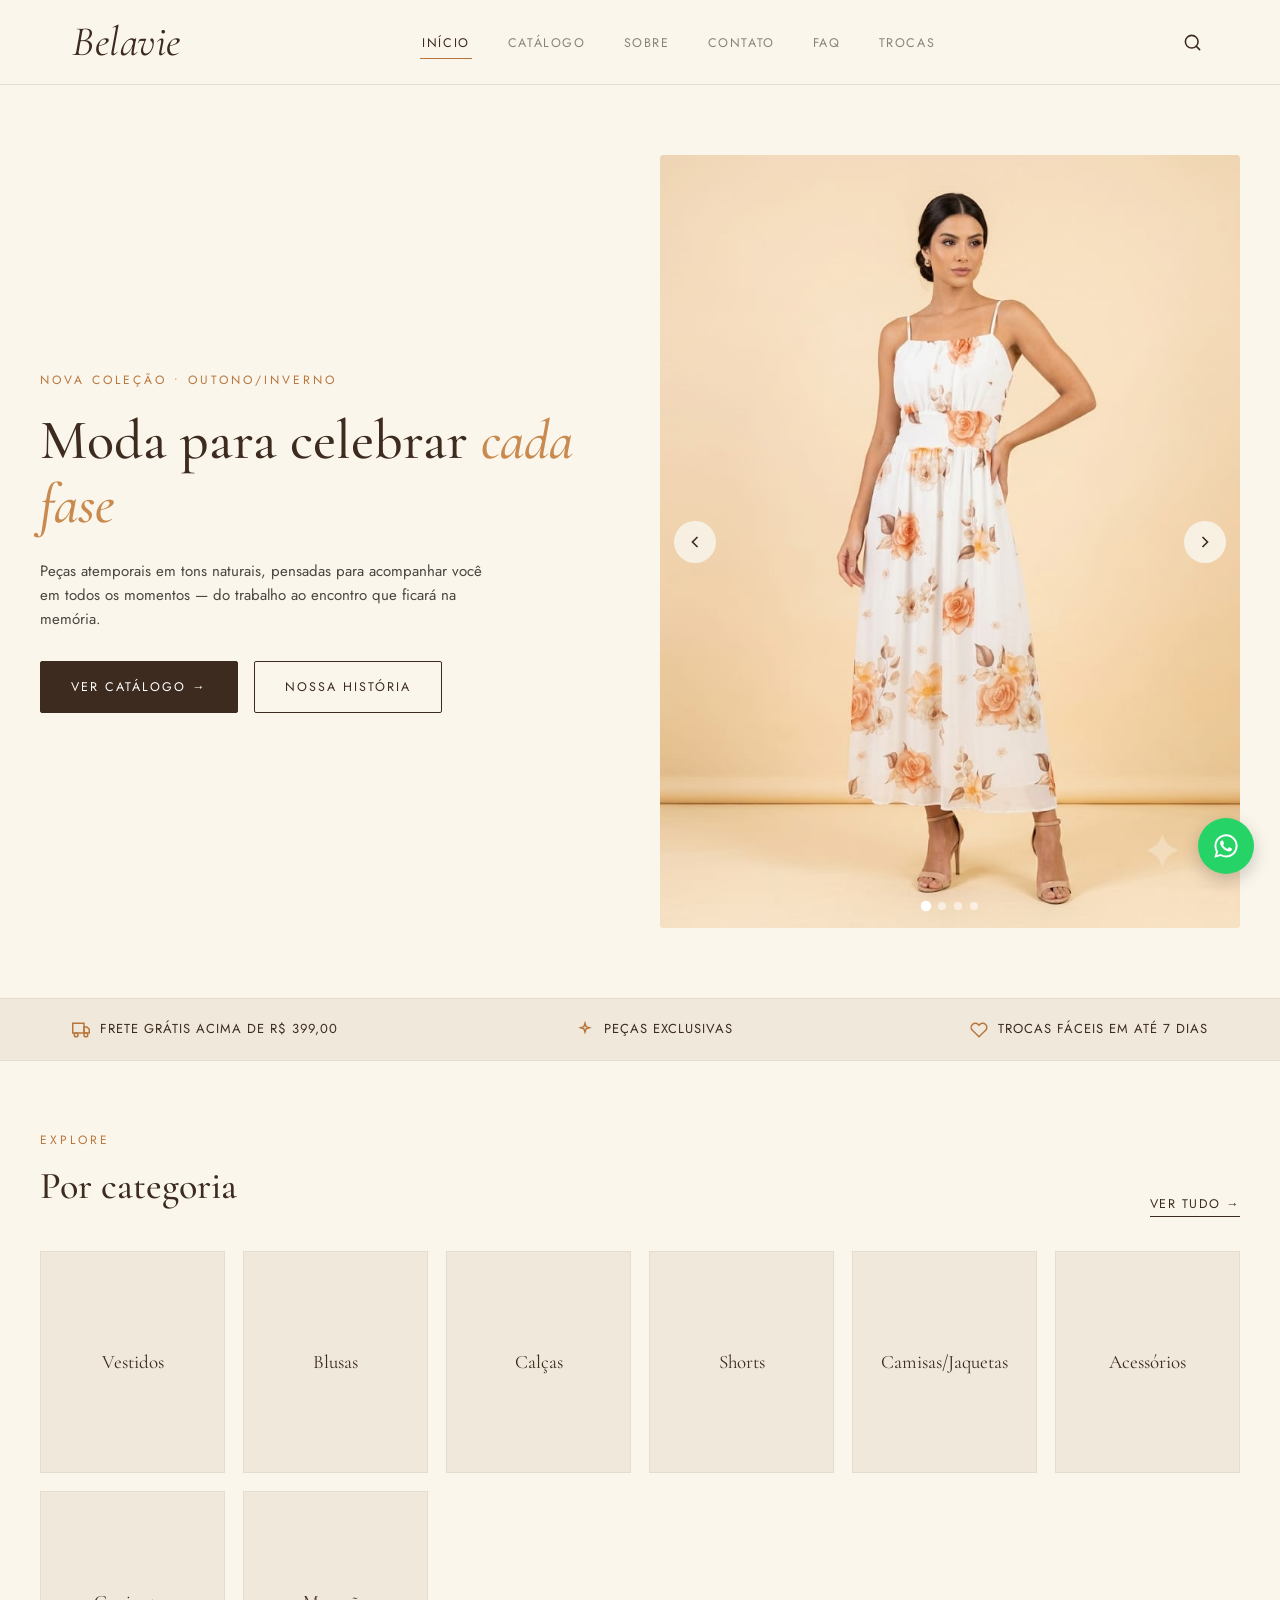
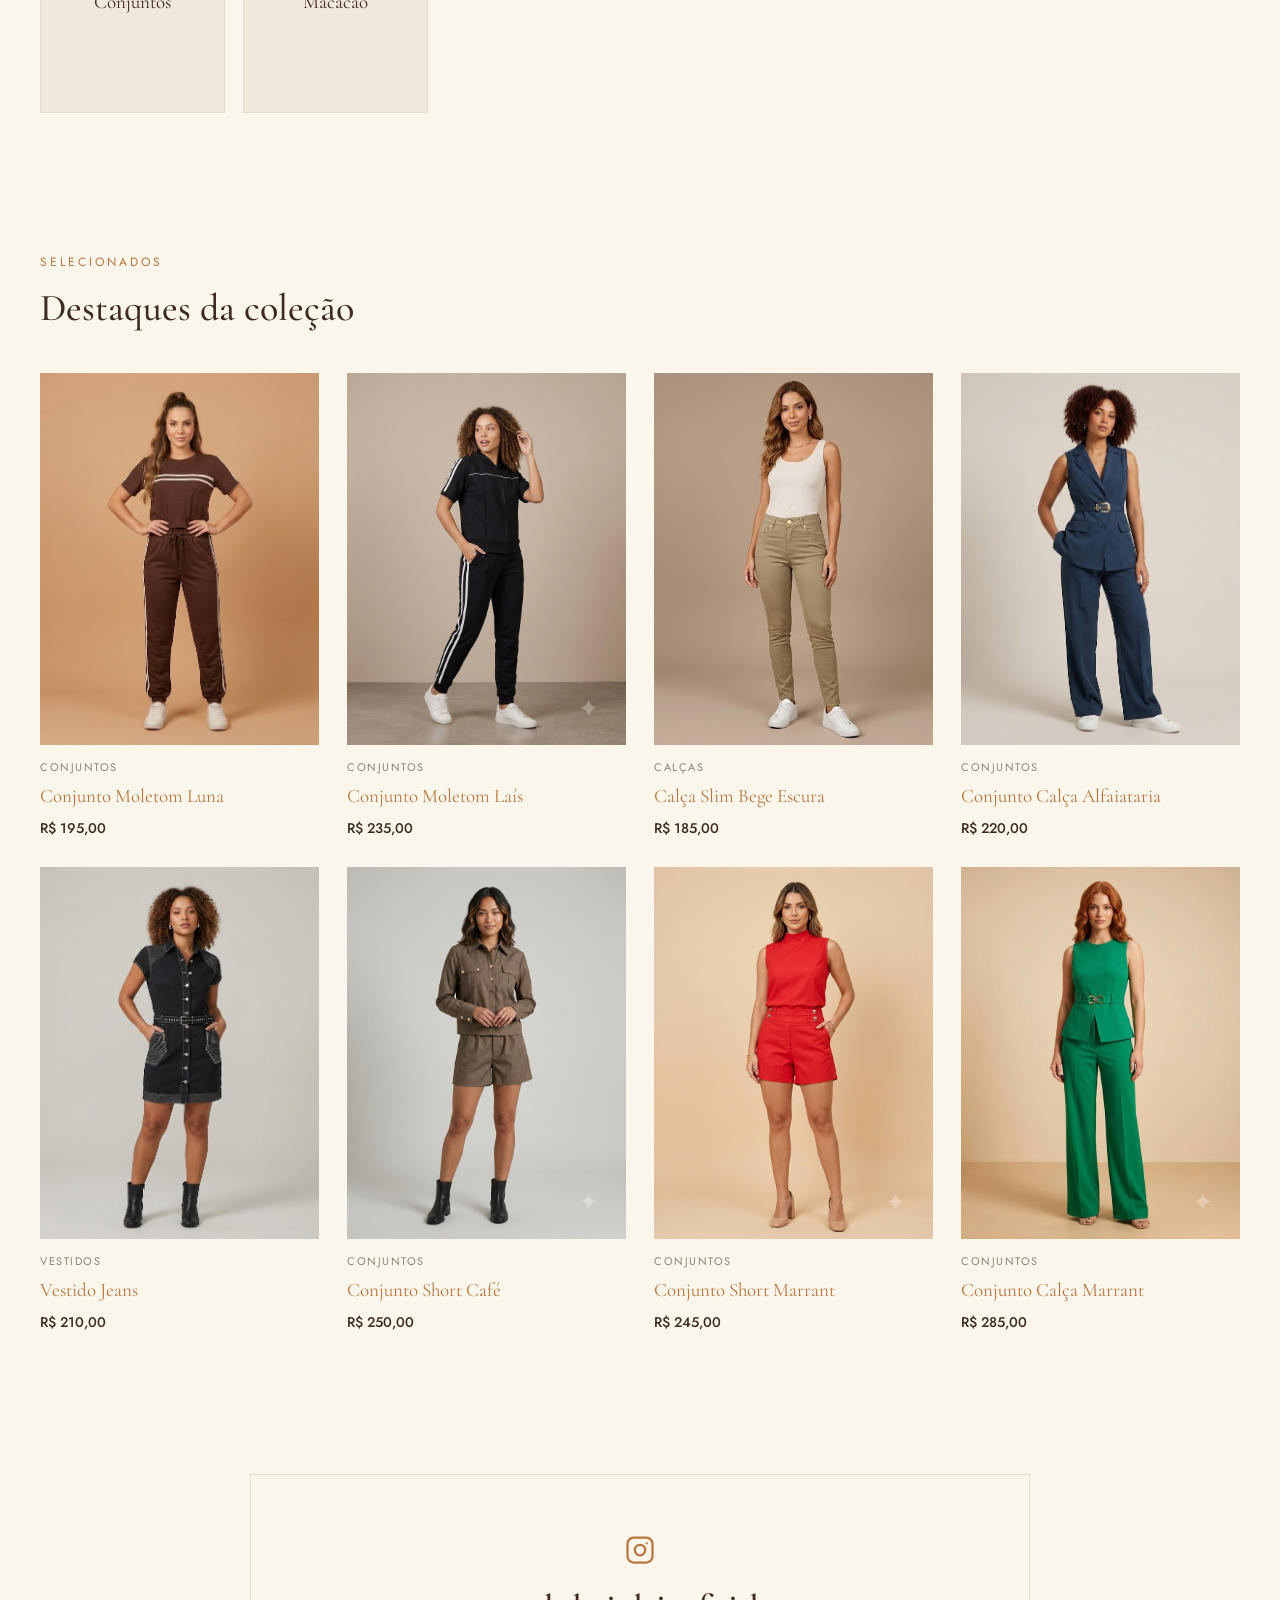
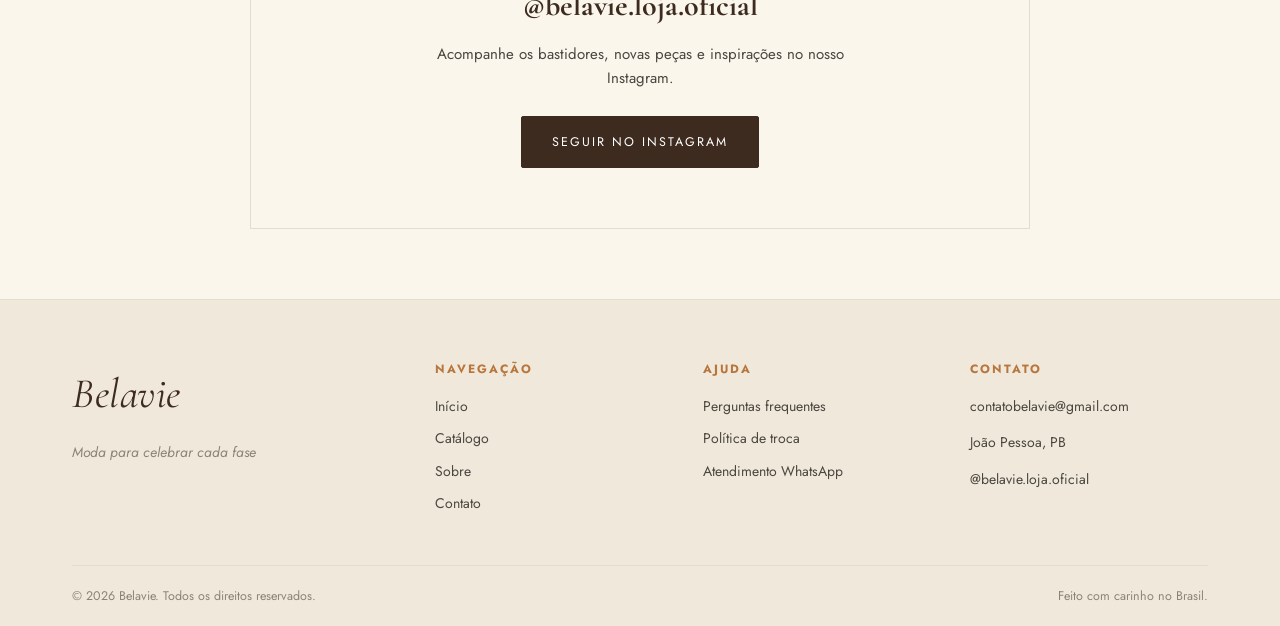
==== index.html @ 3148b1b5 "first commit" ====
<!DOCTYPE html>
<html lang="pt-BR">
<head>
<meta charset="UTF-8">
<meta name="viewport" content="width=device-width, initial-scale=1.0">
<title>Belavie — Moda para celebrar cada fase</title>
<link rel="preconnect" href="https://fonts.googleapis.com">
<link href="https://fonts.googleapis.com/css2?family=Cormorant+Garamond:ital,wght@0,400;0,500;0,600;1,400;1,500&family=Jost:wght@300;400;500;600&display=swap" rel="stylesheet">
<link rel="stylesheet" href="css/style.css">
</head>
<body>

<!-- ===================== HEADER ===================== -->
<header class="site-header">
  <div class="container">
    <a href="index.html" class="logo">Belavie</a>

    <nav>
      <ul class="main-nav">
        <li><a href="index.html">Início</a></li>
        <li><a href="catalogo.html">Catálogo</a></li>
        <li><a href="sobre.html">Sobre</a></li>
        <li><a href="contato.html">Contato</a></li>
        <li><a href="faq.html">FAQ</a></li>
        <li><a href="trocas.html">Trocas</a></li>
      </ul>
    </nav>

    <div class="header-icons">
      <button class="icon-btn" aria-label="Buscar" onclick="location.href='catalogo.html'">
        <svg width="19" height="19" viewBox="0 0 24 24" fill="none" stroke="currentColor" stroke-width="2" stroke-linecap="round"><circle cx="11" cy="11" r="8"/><line x1="21" y1="21" x2="16.65" y2="16.65"/></svg>
      </button>
      <button class="nav-toggle" aria-label="Menu">
        <svg width="22" height="22" viewBox="0 0 24 24" fill="none" stroke="currentColor" stroke-width="2" stroke-linecap="round"><line x1="3" y1="6" x2="21" y2="6"/><line x1="3" y1="12" x2="21" y2="12"/><line x1="3" y1="18" x2="21" y2="18"/></svg>
      </button>
    </div>
  </div>
</header>

<!-- ===================== HERO ===================== -->
<section class="hero container">
  <div>
    <div class="hero-eyebrow">Nova coleção • Outono/Inverno</div>
    <h1>Moda para celebrar <em>cada fase</em></h1>
    <p>Peças atemporais em tons naturais, pensadas para acompanhar você em todos os momentos — do trabalho ao encontro que ficará na memória.</p>
    <div class="hero-actions">
      <a href="catalogo.html" class="btn btn-primary">Ver catálogo →</a>
      <a href="sobre.html" class="btn btn-outline">Nossa história</a>
    </div>
  </div>
  <!--<div class="hero-image">
     <div style="width:100%;height:100%;background:linear-gradient(160deg,#f0dfc4,#caa06c);display:flex;align-items:center;justify-content:center;">
      <svg width="120" height="120" viewBox="0 0 24 24" fill="none" stroke="#5c3d22" stroke-width="1" opacity="0.5"><path d="M12 2a4 4 0 0 0-4 4v1H6l-2 14h16L18 7h-2V6a4 4 0 0 0-4-4z"/></svg>
    </div> 
    <img src="img/foto-capa.jpeg">
  </div>-->

  <div class="hero-carousel" data-autoplay="5000">
  <div class="carousel-track">
    <div class="carousel-slide">
      <div class="slide-bg">
       <img src="img/foto-capa.jpeg">
      </div>
    </div>
    <div class="carousel-slide">
      <div class="slide-bg">
        <img src="img/img1.jpeg" alt="Descrição">
      </div>
    </div>
    <div class="carousel-slide">
      <div class="slide-bg">
        <img src="img/img2.jpeg" alt="Descrição">
      </div>
    </div>
    <div class="carousel-slide">
      <div class="slide-bg">
        <img src="img/img3.jpeg" alt="Descrição">
      </div>
    </div>
  </div>

  <button class="carousel-arrow prev" aria-label="Slide anterior">
    <svg width="20" height="20" viewBox="0 0 24 24" fill="none" stroke="currentColor" stroke-width="2"><polyline points="15 18 9 12 15 6"/></svg>
  </button>
  <button class="carousel-arrow next" aria-label="Próximo slide">
    <svg width="20" height="20" viewBox="0 0 24 24" fill="none" stroke="currentColor" stroke-width="2"><polyline points="9 18 15 12 9 6"/></svg>
  </button>

  <div class="carousel-dots"></div>
</div>

</section>

<!-- ===================== FEATURE STRIP ===================== -->
<div class="feature-strip">
  <div class="container">
    <div class="feature-item">
      <svg width="18" height="18" viewBox="0 0 24 24" fill="none" stroke="currentColor" stroke-width="2"><rect x="1" y="3" width="15" height="13"/><polygon points="16 8 20 8 23 11 23 16 16 16 16 8"/><circle cx="5.5" cy="18.5" r="2.5"/><circle cx="18.5" cy="18.5" r="2.5"/></svg>
      Frete grátis acima de R$ 399,00
    </div>
    <div class="feature-item">
      <svg width="18" height="18" viewBox="0 0 24 24" fill="none" stroke="currentColor" stroke-width="2"><path d="M12 3l1.5 4.5L18 9l-4.5 1.5L12 15l-1.5-4.5L6 9l4.5-1.5z"/></svg>
      Peças exclusivas
    </div>
    <div class="feature-item">
      <svg width="18" height="18" viewBox="0 0 24 24" fill="none" stroke="currentColor" stroke-width="2"><path d="M20.8 4.6a5.5 5.5 0 0 0-7.8 0L12 5.6l-1-1a5.5 5.5 0 0 0-7.8 7.8l1 1L12 21l7.8-7.6 1-1a5.5 5.5 0 0 0 0-7.8z"/></svg>
      Trocas fáceis em até 7 dias
    </div>
  </div>
</div>

<!-- ===================== CATEGORIAS ===================== -->
<section class="section container">
  <div class="section-header">
    <div>
      <div class="section-eyebrow">Explore</div>
      <h2>Por categoria</h2>
    </div>
    <a href="catalogo.html" class="section-link">Ver tudo →</a>
  </div>
  <div class="category-grid">
    <a class="category-card" href="catalogo.html?cat=Vestidos">Vestidos</a>
    <a class="category-card" href="catalogo.html?cat=Blusas">Blusas</a>
    <a class="category-card" href="catalogo.html?cat=Calças">Calças</a>
    <a class="category-card" href="catalogo.html?cat=Shorts">Shorts</a>
    <a class="category-card" href="catalogo.html?cat=Camisas">Camisas/Jaquetas</a>
    <a class="category-card" href="catalogo.html?cat=Acessórios">Acessórios</a>
    <a class="category-card" href="catalogo.html?cat=Conjuntos">Conjuntos</a>
    <a class="category-card" href="catalogo.html?cat=Macacão">Macacão</a>
  </div>
</section>

<!-- ===================== DESTAQUES ===================== -->
<section class="section container">
  <div class="section-header">
    <div>
      <div class="section-eyebrow">Selecionados</div>
      <h2>Destaques da coleção</h2>
    </div>
  </div>
  <div class="product-grid" id="highlight-grid"></div>
</section>

<!-- ===================== INSTAGRAM ===================== -->
<section class="section container">
  <div class="instagram-box">
    <svg width="30" height="30" viewBox="0 0 24 24" fill="none" stroke="currentColor" stroke-width="1.8"><rect x="2" y="2" width="20" height="20" rx="5"/><circle cx="12" cy="12" r="4.2"/><circle cx="17.4" cy="6.6" r="0.9" fill="currentColor" stroke="none"/></svg>
    <h3>@belavie.loja.oficial</h3>
    <p>Acompanhe os bastidores, novas peças e inspirações no nosso Instagram.</p>
    <a class="btn btn-primary" href="https://instagram.com/belavie.loja.oficial" target="_blank">Seguir no Instagram</a>
  </div>
</section>

<!-- ===================== FOOTER ===================== -->
<footer class="site-footer">
  <div class="container">
    <div class="footer-grid">
      <div>
        <span class="logo">Belavie</span>
        <p class="footer-tagline">Moda para celebrar cada fase</p>
      </div>
      <div class="footer-col">
        <h5>Navegação</h5>
        <a href="index.html">Início</a>
        <a href="catalogo.html">Catálogo</a>
        <a href="sobre.html">Sobre</a>
        <a href="contato.html">Contato</a>
      </div>
      <div class="footer-col">
        <h5>Ajuda</h5>
        <a href="faq.html">Perguntas frequentes</a>
        <a href="trocas.html">Política de troca</a>
        <a href="#" onclick="openWhatsApp('Olá! Preciso de atendimento.'); return false;">Atendimento WhatsApp</a>
      </div>
      <div class="footer-col">
        <h5>Contato</h5>
        <p>contatobelavie@gmail.com</p>
        <p>João Pessoa, PB</p>
        <p>@belavie.loja.oficial</p>
      </div>
    </div>
    <div class="footer-bottom">
      <span>© 2026 Belavie. Todos os direitos reservados.</span>
      <span>Feito com carinho no Brasil.</span>
    </div>
  </div>
</footer>

<!-- WhatsApp flutuante -->
<a href="#" class="whatsapp-float" onclick="openWhatsApp('Olá! Vim pelo site da Belavie.'); return false;" aria-label="WhatsApp">
  <svg width="28" height="28" viewBox="0 0 24 24" fill="currentColor"><path d="M12.04 2C6.58 2 2.13 6.45 2.13 11.91c0 1.75.46 3.45 1.32 4.95L2 22l5.28-1.39a9.9 9.9 0 0 0 4.76 1.21h.01c5.46 0 9.91-4.45 9.91-9.91 0-2.65-1.03-5.14-2.9-7.01A9.82 9.82 0 0 0 12.04 2zm0 18.13h-.01a8.2 8.2 0 0 1-4.19-1.15l-.3-.18-3.13.82.84-3.05-.2-.31a8.22 8.22 0 1 1 6.99 3.87zm4.51-6.16c-.25-.12-1.47-.72-1.7-.81-.23-.08-.39-.12-.56.13-.17.25-.64.81-.78.97-.14.17-.29.19-.53.06-.25-.12-1.05-.39-2-1.23-.74-.66-1.24-1.47-1.39-1.72-.14-.25-.02-.38.11-.51.11-.11.25-.29.37-.43.12-.14.16-.25.25-.41.08-.17.04-.31-.02-.43-.06-.12-.56-1.36-.77-1.85-.2-.48-.41-.42-.56-.42h-.48c-.17 0-.43.06-.66.31-.23.25-.86.85-.86 2.07 0 1.22.89 2.4 1.01 2.56.12.17 1.76 2.69 4.26 3.77.6.26 1.06.41 1.43.53.6.19 1.14.16 1.57.1.48-.07 1.47-.6 1.68-1.18.21-.58.21-1.07.15-1.18-.06-.1-.23-.16-.48-.28z"/></svg>
</a>

<script src="js/products.js"></script>
<script src="js/script.js"></script>
<script>
  document.getElementById("highlight-grid").innerHTML = PRODUCTS
    .filter(p => p.featured)
    .map(productCardHTML)
    .join("");
</script>
<script src="js/carousel.js"></script>


</body>
</html>
---- css/style.css ----
/* ===================================================
   Belavie — folha de estilos principal
   =================================================== */

:root {
  --bg-cream:        #faf6ec;
  --bg-cream-dark:   #f0e9db;
  --text-main:       #4a463f;
  --text-soft:       #8a8378;
  --brown-dark:      #3d2b1f;
  --brown-darker:    #2e1f16;
  --accent-gold:     #b8763d;
  --accent-gold-soft:#c98a4f;
  --line:            #e4ddcd;
  --white:           #ffffff;
  --whatsapp:        #25d366;

  --font-display: 'Cormorant Garamond', Georgia, 'Times New Roman', serif;
  --font-body: 'Jost', 'Helvetica Neue', Arial, sans-serif;
}

* { box-sizing: border-box; }

html { scroll-behavior: smooth; }

body {
  margin: 0;
  background: var(--bg-cream);
  color: var(--text-main);
  font-family: var(--font-body);
  font-size: 15px;
  line-height: 1.6;
  -webkit-font-smoothing: antialiased;
}

a { text-decoration: none; color: inherit; }

img { max-width: 100%; display: block; }

.container {
  max-width: 1200px;
  margin: 0 auto;
  padding: 0 32px;
}

/* ---------- Header ---------- */
.site-header {
  background: var(--bg-cream);
  border-bottom: 1px solid var(--line);
  position: sticky;
  top: 0;
  z-index: 50;
}

.site-header .container {
  display: flex;
  align-items: center;
  justify-content: space-between;
  height: 84px;
}

.logo {
  font-family: var(--font-display);
  font-size: 42px;
  font-style: italic;
  color: var(--brown-dark);
  letter-spacing: 0.5px;
}

.main-nav {
  display: flex;
  gap: 34px;
  list-style: none;
  margin: 0;
  padding: 0;
}

.main-nav a {
  font-size: 12.5px;
  letter-spacing: 1.6px;
  color: var(--text-soft);
  text-transform: uppercase;
  padding: 6px 2px;
  border-bottom: 1px solid transparent;
  transition: color .2s ease, border-color .2s ease;
}

.main-nav a:hover,
.main-nav a.active {
  color: var(--brown-dark);
  border-bottom-color: var(--accent-gold);
}

.header-icons {
  display: flex;
  align-items: center;
  gap: 20px;
  color: var(--brown-dark);
}

.icon-btn {
  background: none;
  border: none;
  cursor: pointer;
  color: var(--brown-dark);
  display: flex;
}

.nav-toggle {
  display: none;
  background: none;
  border: none;
  cursor: pointer;
  color: var(--brown-dark);
}

/* ---------- Eyebrow / labels ---------- */
.eyebrow {
  display: block;
  text-align: center;
  font-size: 12px;
  letter-spacing: 3px;
  color: var(--accent-gold);
  text-transform: uppercase;
  margin-bottom: 14px;
  font-weight: 500;
}

/* ---------- Buttons ---------- */
.btn {
  display: inline-flex;
  align-items: center;
  justify-content: center;
  gap: 8px;
  padding: 15px 30px;
  font-size: 12.5px;
  letter-spacing: 2px;
  text-transform: uppercase;
  border-radius: 2px;
  cursor: pointer;
  border: 1px solid transparent;
  transition: all .2s ease;
  font-family: var(--font-body);
}

.btn-primary {
  background: var(--brown-dark);
  color: var(--white);
  border-color: var(--brown-dark);
}
.btn-primary:hover { background: var(--brown-darker); }

.btn-outline {
  background: transparent;
  color: var(--brown-dark);
  border-color: var(--brown-dark);
}
.btn-outline:hover { background: var(--brown-dark); color: var(--white); }

/* ---------- Hero (home) ---------- */
.hero {
  display: grid;
  grid-template-columns: 1fr 1fr;
  align-items: center;
  gap: 40px;
  padding: 70px 0;
}

.hero-eyebrow {
  font-size: 12px;
  letter-spacing: 3px;
  color: var(--accent-gold);
  text-transform: uppercase;
  margin-bottom: 18px;
}

.hero h1 {
  font-family: var(--font-display);
  font-size: 56px;
  line-height: 1.15;
  margin: 0 0 22px;
  color: var(--brown-dark);
  font-weight: 500;
}

.hero h1 em {
  color: var(--accent-gold-soft);
  font-style: italic;
}

.hero p {
  color: var(--text-main);
  max-width: 460px;
  margin-bottom: 30px;
}

.hero-actions { display: flex; gap: 16px; flex-wrap: wrap; }

.hero-image {
  border-radius: 4px;
  overflow: hidden;
  aspect-ratio: 4/5;
  background: #e9ddc9;
}
.hero-image img { width: 100%; height: 100%; object-fit: cover; }

/* ---------- Feature strip ---------- */
.feature-strip {
  background: var(--bg-cream-dark);
  border-top: 1px solid var(--line);
  border-bottom: 1px solid var(--line);
}
.feature-strip .container {
  display: flex;
  justify-content: space-between;
  flex-wrap: wrap;
  gap: 18px;
  padding: 20px 32px;
  font-size: 13px;
  letter-spacing: 1px;
  color: var(--brown-dark);
  text-transform: uppercase;
}
.feature-strip .feature-item {
  display: flex;
  align-items: center;
  gap: 10px;
}
.feature-strip svg { color: var(--accent-gold); flex-shrink: 0; }

/* ---------- Section titles ---------- */
.section { padding: 70px 0; }
.section-header {
  display: flex;
  align-items: flex-end;
  justify-content: space-between;
  margin-bottom: 34px;
}
.section-header h2 {
  font-family: var(--font-display);
  font-size: 38px;
  color: var(--brown-dark);
  margin: 6px 0 0;
  font-weight: 500;
}
.section-eyebrow {
  font-size: 12px;
  letter-spacing: 3px;
  color: var(--accent-gold);
  text-transform: uppercase;
}
.section-link {
  font-size: 12.5px;
  letter-spacing: 1.5px;
  text-transform: uppercase;
  color: var(--brown-dark);
  border-bottom: 1px solid var(--brown-dark);
  padding-bottom: 2px;
  white-space: nowrap;
}

/* ---------- Category grid ---------- */
.category-grid {
  display: grid;
  grid-template-columns: repeat(6, 1fr);
  gap: 18px;
}
.category-card {
  background: var(--bg-cream-dark);
  border: 1px solid var(--line);
  aspect-ratio: 3/3.6;
  display: flex;
  align-items: center;
  justify-content: center;
  text-align: center;
  font-family: var(--font-display);
  font-size: 19px;
  color: var(--brown-dark);
  transition: background .2s ease, transform .2s ease;
}
.category-card:hover { background: var(--white); transform: translateY(-3px); }



/* ---------- Product grid ---------- */
.product-grid {
  display: grid;
  grid-template-columns: repeat(4, 1fr);
  gap: 28px;
}
.product-card { cursor: default; }
.product-image {
  aspect-ratio: 3/4;
  background: var(--bg-cream-dark);
  overflow: hidden;
  margin-bottom: 14px;
}
.product-image img {
  width: 100%; height: 100%; object-fit: cover;
  transition: transform .4s ease;
}
.product-card:hover .product-image img { transform: scale(1.05); }
.product-card:hover .product-image { transform: scale(1.03); }
.product-image { transition: transform .4s ease; }

.ph-a { background: linear-gradient(155deg, #efe6d4, #d8c6a8); }
.ph-b { background: linear-gradient(155deg, #f5f0e6, #e3d8c2); }
.ph-c { background: linear-gradient(155deg, #c97a49, #8a4a26); }
.ph-d { background: linear-gradient(155deg, #e6d3ae, #c9a875); }
.ph-e { background: linear-gradient(155deg, #f3e6d0, #d9b98a); }
.ph-f { background: linear-gradient(155deg, #8a4a30, #5c2f1c); }
.ph-g { background: linear-gradient(155deg, #ded0b0, #cbb589); }
.ph-h { background: linear-gradient(155deg, #d9713f, #a84a24); }
.product-cat {
  font-size: 11px;
  letter-spacing: 1.5px;
  text-transform: uppercase;
  color: var(--text-soft);
  margin-bottom: 4px;
}
.product-name {
  font-family: var(--font-display);
  font-size: 19px;
  color: var(--accent-gold);
  margin-bottom: 6px;
}
.product-price {
  font-size: 14px;
  color: var(--brown-dark);
  font-weight: 500;
}

/* ---------- Instagram CTA ---------- */
.instagram-box {
  border: 1px solid var(--line);
  padding: 60px 30px;
  text-align: center;
  max-width: 780px;
  margin: 0 auto;
}
.instagram-box svg { color: var(--accent-gold); margin-bottom: 10px; }
.instagram-box h3 {
  font-family: var(--font-display);
  font-size: 30px;
  color: var(--brown-dark);
  margin: 0 0 12px;
}
.instagram-box p {
  color: var(--text-main);
  max-width: 420px;
  margin: 0 auto 26px;
}

/* ---------- Page header (interior pages) ---------- */
.page-head {
  text-align: center;
  padding: 60px 0 30px;
}
.page-head .eyebrow { margin-bottom: 12px; }
.page-head h1 {
  font-family: var(--font-display);
  font-size: 44px;
  color: var(--brown-dark);
  margin: 0 0 14px;
  font-weight: 500;
}
.page-head p {
  color: var(--text-main);
  max-width: 560px;
  margin: 0 auto;
}

/* ---------- Catalog filters ---------- */
.search-box { max-width: 640px; margin: 0 auto 34px; }
.search-box input {
  width: 100%;
  border: none;
  border-bottom: 1px solid var(--line);
  background: transparent;
  padding: 10px 4px;
  font-size: 15px;
  color: var(--text-main);
  text-align: center;
  font-family: var(--font-body);
}
.search-box input:focus { outline: none; border-bottom-color: var(--accent-gold); }
.search-box input::placeholder { color: var(--text-soft); }

.filter-row {
  display: flex;
  justify-content: center;
  gap: 10px;
  flex-wrap: wrap;
  margin-bottom: 30px;
}
.filter-btn {
  padding: 10px 20px;
  font-size: 12px;
  letter-spacing: 1.5px;
  text-transform: uppercase;
  border: 1px solid var(--line);
  background: var(--white);
  color: var(--brown-dark);
  cursor: pointer;
  transition: all .2s ease;
  font-family: var(--font-body);
}
.filter-btn:hover { border-color: var(--brown-dark); }
.filter-btn.active {
  background: var(--brown-dark);
  border-color: var(--brown-dark);
  color: var(--white);
}

.result-count {
  font-size: 12px;
  letter-spacing: 1px;
  color: var(--text-soft);
  text-transform: uppercase;
  margin-bottom: 18px;
}

/* ---------- About page ---------- */
.about-grid {
  display: grid;
  grid-template-columns: 1fr 1fr;
  gap: 60px;
  align-items: center;
  padding: 40px 0 70px;
}
.about-grid img { border-radius: 4px; aspect-ratio: 4/3; object-fit: cover; }
.about-grid h2 {
  font-family: var(--font-display);
  font-size: 36px;
  color: var(--brown-dark);
  margin: 4px 0 22px;
  line-height: 1.2;
}
.about-grid h2 em { color: var(--accent-gold-soft); font-style: italic; }
.about-grid p { margin-bottom: 18px; color: var(--text-main); }

.values-strip {
  background: var(--bg-cream-dark);
  border-top: 1px solid var(--line);
  border-bottom: 1px solid var(--line);
  padding: 50px 0;
}
.values-grid {
  display: grid;
  grid-template-columns: repeat(3, 1fr);
  gap: 40px;
  text-align: center;
}
.values-grid h3 {
  font-family: var(--font-display);
  color: var(--accent-gold);
  font-size: 22px;
  margin-bottom: 10px;
}
.values-grid p { color: var(--text-main); font-size: 14px; }

/* ---------- Contact page ---------- */
.contact-grid {
  display: grid;
  grid-template-columns: 1fr 1.3fr;
  gap: 30px;
  padding-bottom: 70px;
}
.contact-cards { display: flex; flex-direction: column; gap: 16px; }
.contact-card {
  border: 1px solid var(--line);
  padding: 20px 22px;
  display: flex;
  gap: 14px;
  align-items: flex-start;
}
.contact-card svg { color: var(--accent-gold); flex-shrink: 0; margin-top: 2px; }
.contact-card h4 {
  font-family: var(--font-display);
  color: var(--accent-gold);
  font-size: 17px;
  margin: 0 0 4px;
  font-weight: 600;
}
.contact-card p { margin: 0; color: var(--text-main); font-size: 14px; }

.contact-form {
  background: var(--bg-cream-dark);
  border: 1px solid var(--line);
  padding: 30px;
}
.contact-form h4 {
  font-family: var(--font-display);
  font-size: 20px;
  color: var(--brown-dark);
  margin: 0 0 20px;
}
.form-group { margin-bottom: 22px; }
.form-group label {
  display: block;
  font-size: 11px;
  letter-spacing: 1.5px;
  text-transform: uppercase;
  color: var(--text-soft);
  margin-bottom: 8px;
}
.form-group input,
.form-group textarea {
  width: 100%;
  border: none;
  border-bottom: 1px solid var(--line);
  background: transparent;
  padding: 8px 2px;
  font-size: 14px;
  color: var(--text-main);
  font-family: var(--font-body);
  resize: none;
}
.form-group textarea { min-height: 90px; }
.form-group input:focus,
.form-group textarea:focus { outline: none; border-bottom-color: var(--accent-gold); }

/* ---------- FAQ ---------- */
.faq-list { border-top: 1px solid var(--line); margin-bottom: 60px; }
.faq-item { border-bottom: 1px solid var(--line); }
.faq-question {
  width: 100%;
  text-align: left;
  background: none;
  border: none;
  padding: 22px 4px;
  display: flex;
  justify-content: space-between;
  align-items: center;
  cursor: pointer;
  font-family: var(--font-display);
  font-size: 18px;
  color: var(--accent-gold);
}
.faq-question svg { transition: transform .2s ease; color: var(--accent-gold); flex-shrink: 0; }
.faq-item.open .faq-question svg { transform: rotate(180deg); }
.faq-answer {
  max-height: 0;
  overflow: hidden;
  transition: max-height .25s ease;
  color: var(--text-main);
  font-size: 14.5px;
}
.faq-item.open .faq-answer { max-height: 300px; }
.faq-answer-inner { padding: 0 4px 22px; }

/* ---------- Policy page ---------- */
.policy-page { padding: 40px 0 70px; max-width: 760px; margin: 0 auto; }
.policy-page h1 {
  font-family: var(--font-display);
  font-size: 40px;
  color: var(--brown-dark);
  margin-bottom: 30px;
}
.policy-page h3 {
  font-family: var(--font-display);
  font-size: 20px;
  color: var(--accent-gold);
  margin: 34px 0 10px;
}
.policy-page p { margin: 0 0 8px; }
.policy-page strong { color: var(--brown-dark); }
.policy-page ul { margin: 10px 0; padding-left: 20px; }
.policy-page li { margin-bottom: 6px; }
.policy-page ol { padding-left: 20px; }
.policy-page ol li { margin-bottom: 10px; }
.policy-actions { display: flex; gap: 16px; margin-top: 34px; flex-wrap: wrap; }
hr.policy-divider { border: none; border-top: 1px solid var(--line); margin: 30px 0; }

/* ---------- Footer ---------- */
.site-footer {
  background: var(--bg-cream-dark);
  border-top: 1px solid var(--line);
  padding: 60px 0 20px;
}
.footer-grid {
  display: grid;
  grid-template-columns: 1.4fr 1fr 1fr 1fr;
  gap: 30px;
  padding-bottom: 40px;
}
.footer-grid .logo { display: block; margin-bottom: 10px; }
.footer-tagline { font-style: italic; color: var(--text-soft); font-size: 14px; }
.footer-col h5 {
  font-size: 12px;
  letter-spacing: 2px;
  text-transform: uppercase;
  color: var(--accent-gold);
  margin: 0 0 16px;
}
.footer-col a, .footer-col p {
  display: block;
  color: var(--text-main);
  font-size: 14px;
  margin-bottom: 10px;
}
.footer-col a:hover { color: var(--accent-gold); }
.footer-bottom {
  border-top: 1px solid var(--line);
  padding-top: 20px;
  display: flex;
  justify-content: space-between;
  font-size: 12.5px;
  color: var(--text-soft);
  flex-wrap: wrap;
  gap: 8px;
}

/* ---------- WhatsApp floating button ---------- */
.whatsapp-float {
  position: fixed;
  bottom: 26px;
  right: 26px;
  width: 56px;
  height: 56px;
  border-radius: 50%;
  background: var(--whatsapp);
  display: flex;
  align-items: center;
  justify-content: center;
  color: white;
  box-shadow: 0 6px 18px rgba(0,0,0,0.2);
  z-index: 60;
  transition: transform .2s ease;
}
.whatsapp-float:hover { transform: scale(1.08); }

/* ---------- Responsive ---------- */
@media (max-width: 900px) {
  .hero { grid-template-columns: 1fr; }
  .hero h1 { font-size: 40px; }
  .about-grid { grid-template-columns: 1fr; }
  .about-grid img { order: -1; }
  .contact-grid { grid-template-columns: 1fr; }
  .category-grid { grid-template-columns: repeat(3, 1fr); }
  .product-grid { grid-template-columns: repeat(2, 1fr); }
  .values-grid { grid-template-columns: 1fr; gap: 30px; }
  .footer-grid { grid-template-columns: 1fr 1fr; }
}

@media (max-width: 640px) {
  .main-nav { display: none; }
  .nav-toggle { display: block; }
  .site-header.nav-open .main-nav {
    display: flex;
    flex-direction: column;
    position: absolute;
    top: 84px;
    left: 0;
    right: 0;
    background: var(--bg-cream);
    border-bottom: 1px solid var(--line);
    padding: 20px 32px;
    gap: 18px;
  }
  .category-grid { grid-template-columns: repeat(2, 1fr); }
  .product-grid { grid-template-columns: 1fr 1fr; }
  .section-header { flex-direction: column; align-items: flex-start; gap: 10px; }
  .footer-grid { grid-template-columns: 1fr; }
  .footer-bottom { flex-direction: column; }
}

/* ---------- Carrossel de imagens ---------- */
.hero-carousel {
  position: relative;
  border-radius: 4px;
  overflow: hidden;
  aspect-ratio: 3/4;
  background: #e9ddc9;
}

.carousel-track {
  display: flex;
  height: 100%;
  transition: transform .5s ease;
}

.carousel-slide {
  min-width: 100%;
  height: 100%;
  flex-shrink: 0;
}

.slide-bg {
  width: 100%;
  height: 100%;
  position: relative; 
  display: flex;
  align-items: flex-end;
  justify-content: flex-start;
  padding: 24px;
}

.slide-bg img {
  width: 100%;
  height: 100%;
  object-fit: cover;
  position: absolute;
  inset: 0;
}

.slide-caption {
  font-family: var(--font-display);
  font-style: italic;
  font-size: 22px;
  color: var(--brown-dark);
  background: rgba(250, 246, 236, 0.75);
  padding: 8px 18px;
  border-radius: 2px;
}

.carousel-arrow {
  position: absolute;
  top: 50%;
  transform: translateY(-50%);
  width: 42px;
  height: 42px;
  border-radius: 50%;
  border: none;
  background: rgba(250, 246, 236, 0.85);
  color: var(--brown-dark);
  display: flex;
  align-items: center;
  justify-content: center;
  cursor: pointer;
  transition: background .2s ease, transform .2s ease;
  z-index: 5;
}
.carousel-arrow:hover { background: #fff; transform: translateY(-50%) scale(1.06); }
.carousel-arrow.prev { left: 14px; }
.carousel-arrow.next { right: 14px; }

.carousel-dots {
  position: absolute;
  bottom: 18px;
  left: 0;
  right: 0;
  display: flex;
  justify-content: center;
  gap: 8px;
  z-index: 5;
}

.carousel-dot {
  width: 8px;
  height: 8px;
  border-radius: 50%;
  background: rgba(255,255,255,0.55);
  border: none;
  cursor: pointer;
  padding: 0;
  transition: background .2s ease, transform .2s ease;
}
.carousel-dot.active {
  background: #fff;
  transform: scale(1.3);
}

@media (max-width: 640px) {
  .carousel-arrow { width: 34px; height: 34px; }
  .slide-caption { font-size: 17px; padding: 6px 14px; }
}
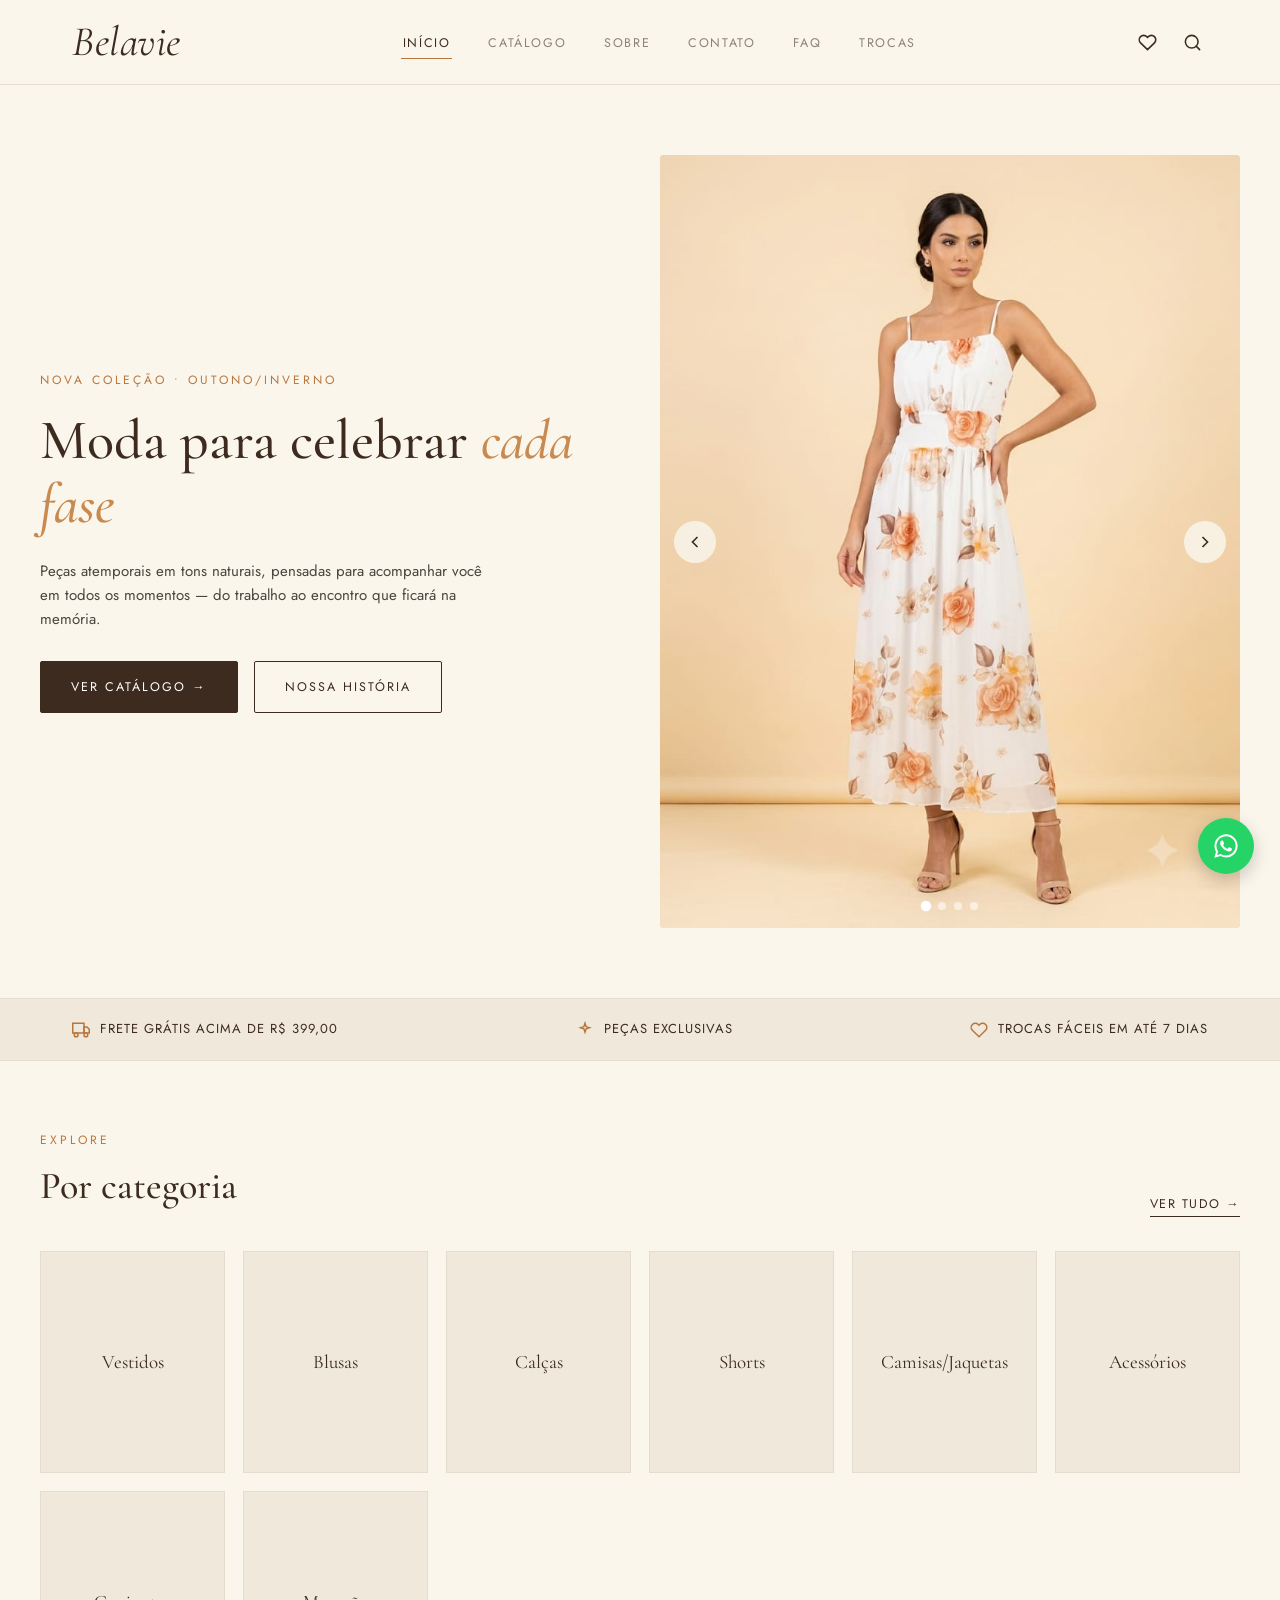
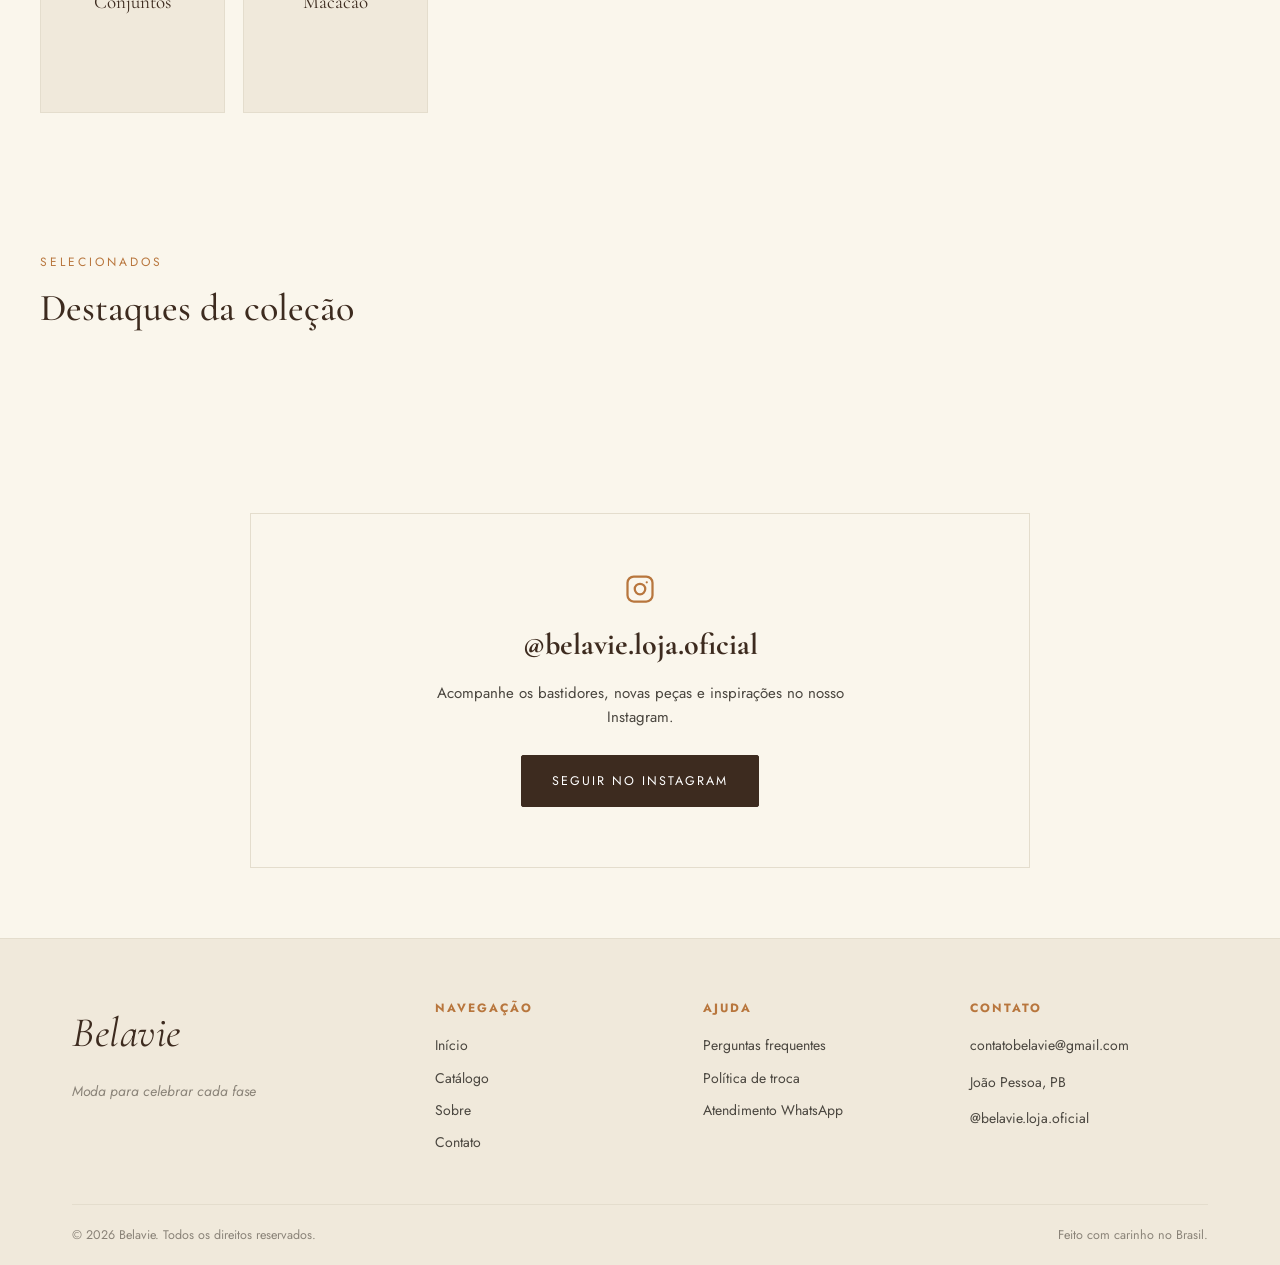
==== commit 73a59a7d: "adicionando favoritos" ====
--- a/index.html
+++ b/index.html
@@ -4,6 +4,13 @@
 <meta charset="UTF-8">
 <meta name="viewport" content="width=device-width, initial-scale=1.0">
 <title>Belavie — Moda para celebrar cada fase</title>
+<meta name="description" content="Belavie — moda para celebrar cada fase. Peças atemporais em tons naturais.">
+<meta property="og:title" content="Belavie — Moda para celebrar cada fase">
+<meta property="og:description" content="Peças atemporais em tons naturais, pensadas para acompanhar você em todos os momentos.">
+<meta property="og:image" content="https://belavie-bay.vercel.app/img/foto-capa.jpeg">
+<meta property="og:url" content="https://belavie-bay.vercel.app/">
+<meta property="og:type" content="website">
+<meta name="twitter:card" content="summary_large_image">
 <link rel="preconnect" href="https://fonts.googleapis.com">
 <link href="https://fonts.googleapis.com/css2?family=Cormorant+Garamond:ital,wght@0,400;0,500;0,600;1,400;1,500&family=Jost:wght@300;400;500;600&display=swap" rel="stylesheet">
 <link rel="stylesheet" href="css/style.css">
@@ -27,6 +34,12 @@
     </nav>
 
     <div class="header-icons">
+      <a href="favoritos.html" class="icon-btn" aria-label="Favoritos" style="position:relative;">
+        <svg width="19" height="19" viewBox="0 0 24 24" fill="none" stroke="currentColor" stroke-width="2">
+          <path d="M20.8 4.6a5.5 5.5 0 0 0-7.8 0L12 5.6l-1-1a5.5 5.5 0 0 0-7.8 7.8l1 1L12 21l7.8-7.6 1-1a5.5 5.5 0 0 0 0-7.8z"/>
+        </svg>
+        <span id="favorites-count" class="favorites-badge"></span>
+      </a>
       <button class="icon-btn" aria-label="Buscar" onclick="location.href='catalogo.html'">
         <svg width="19" height="19" viewBox="0 0 24 24" fill="none" stroke="currentColor" stroke-width="2" stroke-linecap="round"><circle cx="11" cy="11" r="8"/><line x1="21" y1="21" x2="16.65" y2="16.65"/></svg>
       </button>
--- a/css/style.css
+++ b/css/style.css
@@ -765,3 +765,240 @@
   .carousel-arrow { width: 34px; height: 34px; }
   .slide-caption { font-size: 17px; padding: 6px 14px; }
 }
+
+
+/* ---------- Página de detalhes do produto ---------- */
+.product-detail-breadcrumb {
+  padding: 24px 0 0;
+}
+.product-detail-breadcrumb a {
+  font-size: 12.5px;
+  letter-spacing: 1px;
+  text-transform: uppercase;
+  color: var(--text-soft);
+}
+.product-detail-breadcrumb a:hover { color: var(--accent-gold); }
+
+.product-detail { padding: 30px 0 80px; }
+
+.product-detail-grid {
+  display: grid;
+  grid-template-columns: 1.1fr 1fr;
+  gap: 50px;
+  align-items: flex-start;
+}
+
+.product-detail-image {
+  aspect-ratio: 1/1;
+  background: var(--bg-cream-dark);
+  overflow: hidden;
+  border-radius: 4px;
+}
+.product-detail-image img {
+  width: 100%;
+  height: 100%;
+  object-fit: cover;
+}
+
+.product-detail-info { padding-top: 6px; }
+.product-detail-info h1 {
+  font-family: var(--font-display);
+  font-size: 38px;
+  color: var(--brown-dark);
+  margin: 6px 0 14px;
+  font-weight: 500;
+}
+.product-detail-price {
+  font-size: 22px;
+  color: var(--accent-gold);
+  font-weight: 500;
+  margin-bottom: 22px;
+}
+.product-detail-description {
+  color: var(--text-main);
+  margin-bottom: 30px;
+  line-height: 1.7;
+}
+
+.product-not-found {
+  text-align: center;
+  padding: 80px 0;
+}
+.product-not-found p {
+  color: var(--text-soft);
+  margin-bottom: 20px;
+}
+
+@media (max-width: 900px) {
+  .product-detail-grid { grid-template-columns: 1fr; gap: 30px; }
+}
+
+/* ---------- Lightbox (zoom da imagem) ---------- */
+.zoom-hint {
+  position: absolute;
+  bottom: 14px;
+  right: 14px;
+  background: rgba(250, 246, 236, 0.9);
+  color: var(--brown-dark);
+  font-size: 11px;
+  letter-spacing: 1px;
+  text-transform: uppercase;
+  padding: 6px 12px;
+  border-radius: 20px;
+  display: flex;
+  align-items: center;
+  gap: 6px;
+  pointer-events: none;
+}
+.product-detail-image {
+  position: relative;
+  cursor: zoom-in;
+}
+
+.lightbox-overlay {
+  position: fixed;
+  inset: 0;
+  background: rgba(30, 20, 12, 0.92);
+  display: flex;
+  align-items: center;
+  justify-content: center;
+  z-index: 100;
+  opacity: 0;
+  visibility: hidden;
+  transition: opacity .25s ease;
+  padding: 40px;
+}
+.lightbox-overlay.open {
+  opacity: 1;
+  visibility: visible;
+}
+.lightbox-overlay img {
+  max-width: 90vw;
+  max-height: 90vh;
+  object-fit: contain;
+  border-radius: 4px;
+}
+.lightbox-close {
+  position: absolute;
+  top: 24px;
+  right: 24px;
+  background: rgba(255,255,255,0.12);
+  border: none;
+  color: #fff;
+  width: 44px;
+  height: 44px;
+  border-radius: 50%;
+  display: flex;
+  align-items: center;
+  justify-content: center;
+  cursor: pointer;
+  transition: background .2s ease;
+}
+.lightbox-close:hover { background: rgba(255,255,255,0.25); }
+
+/* ---------- Compartilhar ---------- */
+.share-feedback {
+  display: block;
+  margin-top: 10px;
+  font-size: 12.5px;
+  color: var(--accent-gold);
+  text-align: center;
+}
+
+.sort-row {
+  display: flex;
+  align-items: center;
+  justify-content: flex-end;
+  gap: 10px;
+  margin-bottom: 12px;
+}
+.sort-row label {
+  font-size: 11px;
+  letter-spacing: 1.5px;
+  text-transform: uppercase;
+  color: var(--text-soft);
+}
+.sort-row select {
+  border: 1px solid var(--line);
+  background: var(--white);
+  color: var(--brown-dark);
+  padding: 8px 12px;
+  font-size: 13px;
+  font-family: var(--font-body);
+  cursor: pointer;
+}
+.sort-row select:focus { outline: none; border-color: var(--accent-gold); }
+
+/* ---------- Favoritos ---------- */
+.product-image { position: relative; }
+
+.favorite-btn {
+  position: absolute;
+  top: 10px;
+  right: 10px;
+  width: 34px;
+  height: 34px;
+  border-radius: 50%;
+  border: none;
+  background: rgba(250, 246, 236, 0.9);
+  color: var(--brown-dark);
+  display: flex;
+  align-items: center;
+  justify-content: center;
+  cursor: pointer;
+  transition: transform .15s ease, color .15s ease;
+  z-index: 2;
+}
+.favorite-btn:hover { transform: scale(1.1); }
+.favorite-btn.active { color: #c0392b; }
+
+.favorites-badge {
+  position: absolute;
+  top: -6px;
+  right: -6px;
+  background: #c0392b;
+  color: #fff;
+  font-size: 10px;
+  font-weight: 600;
+  min-width: 16px;
+  height: 16px;
+  border-radius: 50%;
+  align-items: center;
+  justify-content: center;
+  display: none;
+}
+
+.empty-favorites {
+  text-align: center;
+  padding: 60px 0;
+}
+.empty-favorites p {
+  color: var(--text-soft);
+  margin-bottom: 20px;
+}
+
+/* ---------- Barra de envio de favoritos ---------- */
+.favorites-whatsapp-bar {
+  display: flex;
+  align-items: center;
+  justify-content: space-between;
+  background: var(--bg-cream-dark);
+  border: 1px solid var(--line);
+  padding: 18px 24px;
+  margin-top: 40px;
+  flex-wrap: wrap;
+  gap: 16px;
+}
+.favorites-whatsapp-bar strong {
+  color: var(--brown-dark);
+  font-size: 15px;
+  margin-right: 6px;
+}
+.favorites-whatsapp-bar span {
+  color: var(--text-soft);
+  font-size: 13px;
+}
+
+@media (max-width: 640px) {
+  .favorites-whatsapp-bar { flex-direction: column; align-items: stretch; text-align: center; }
+}
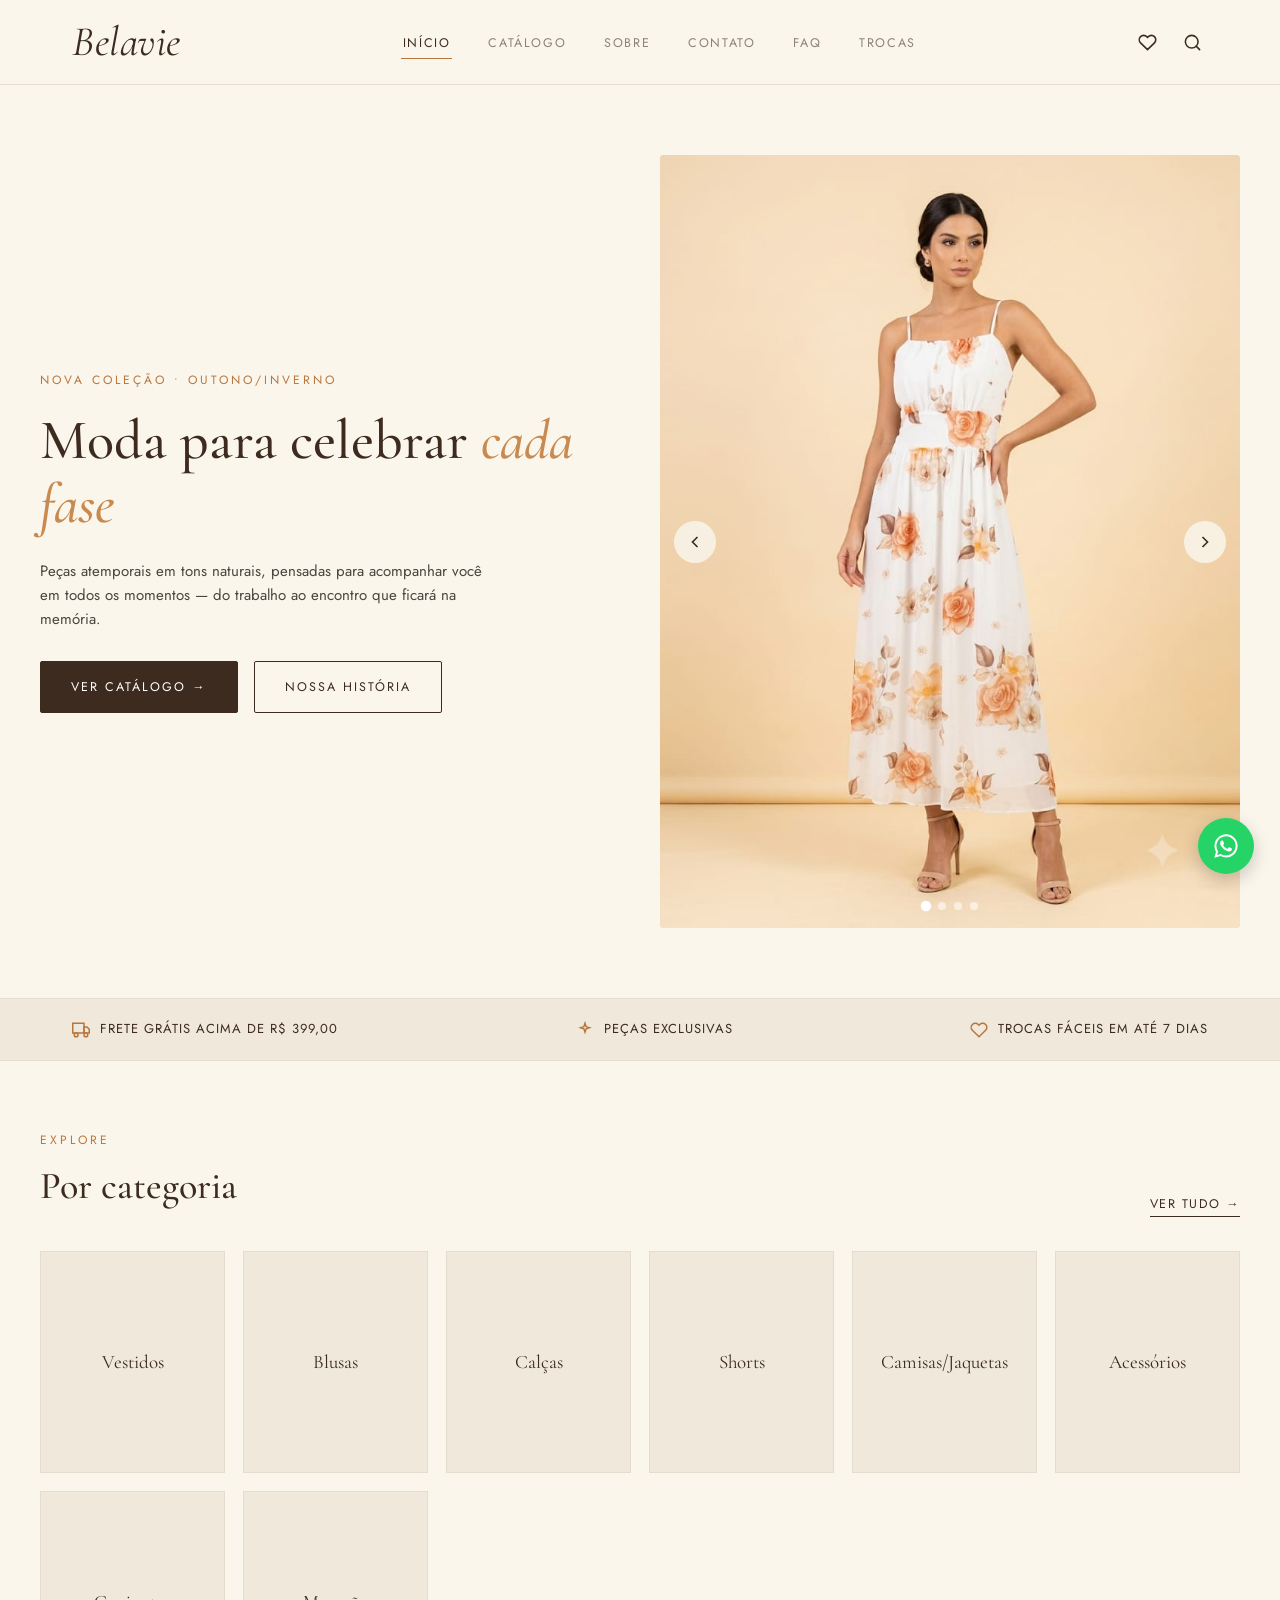
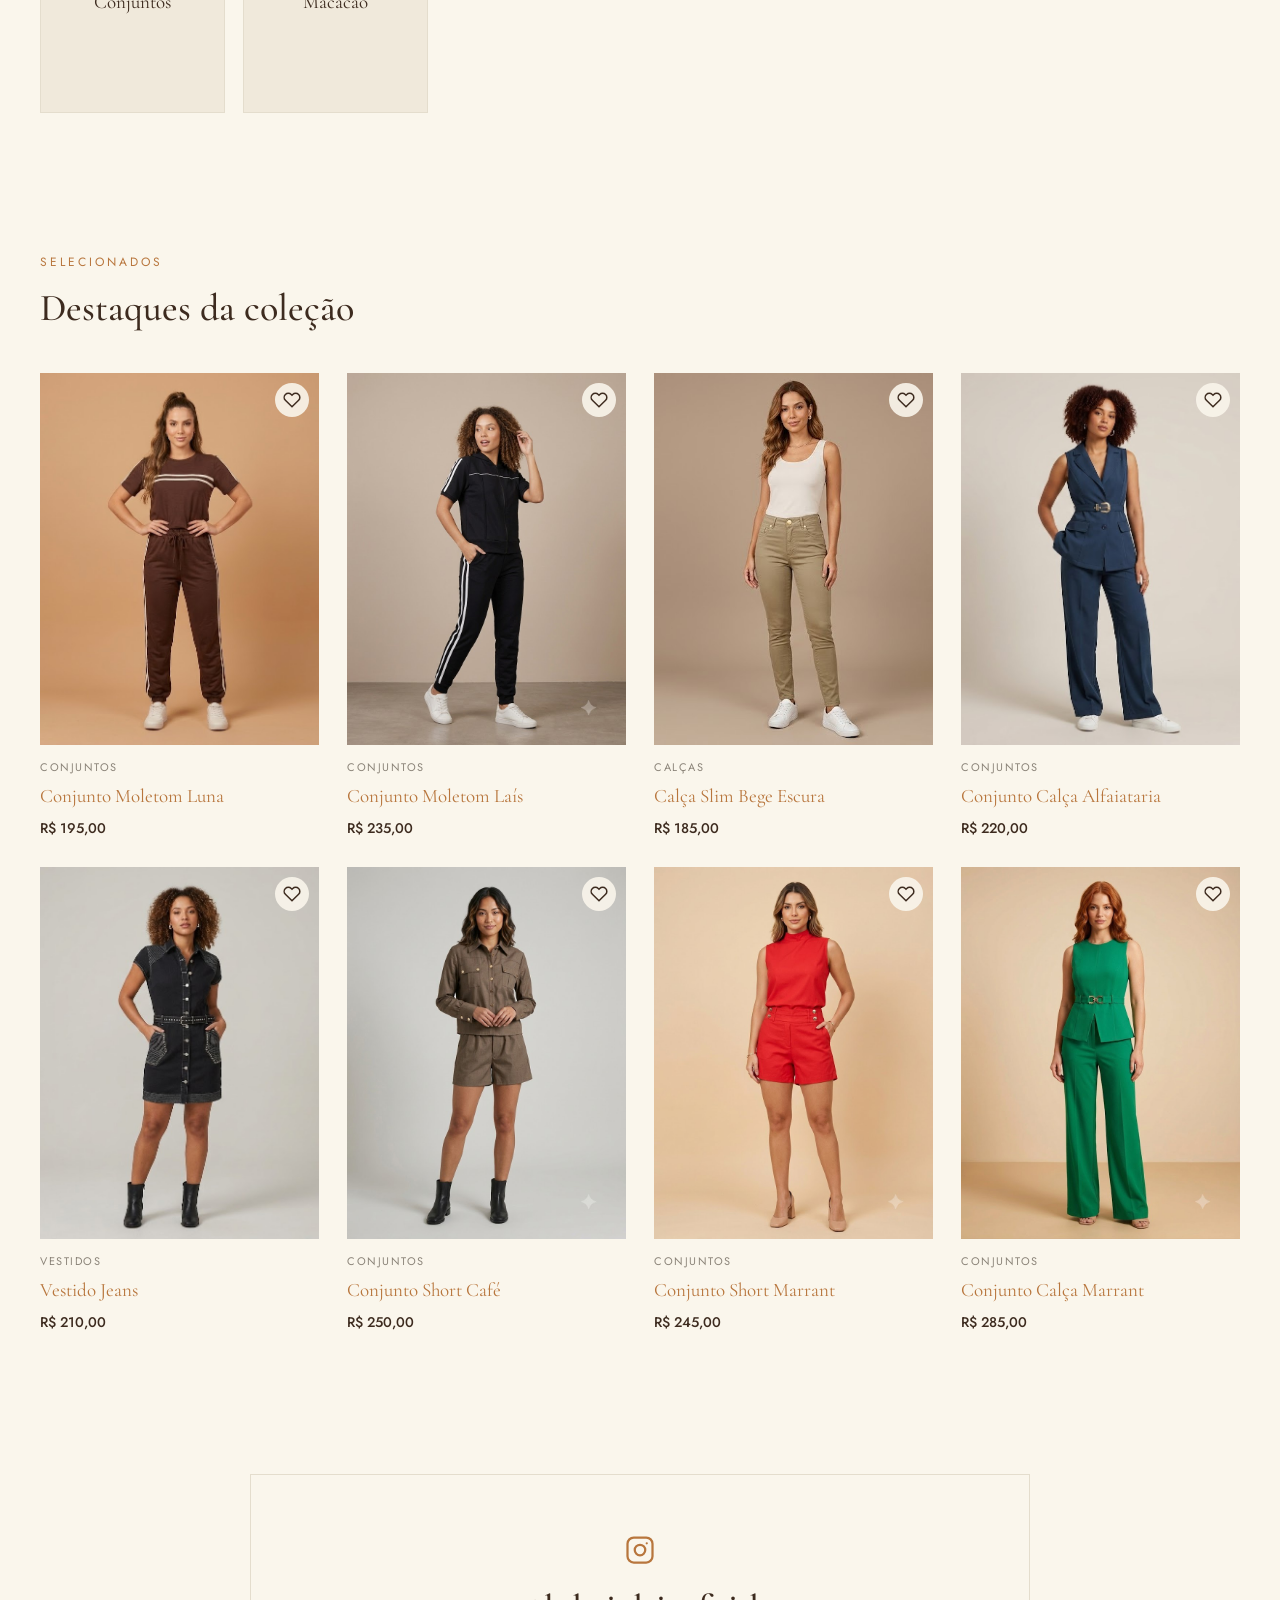
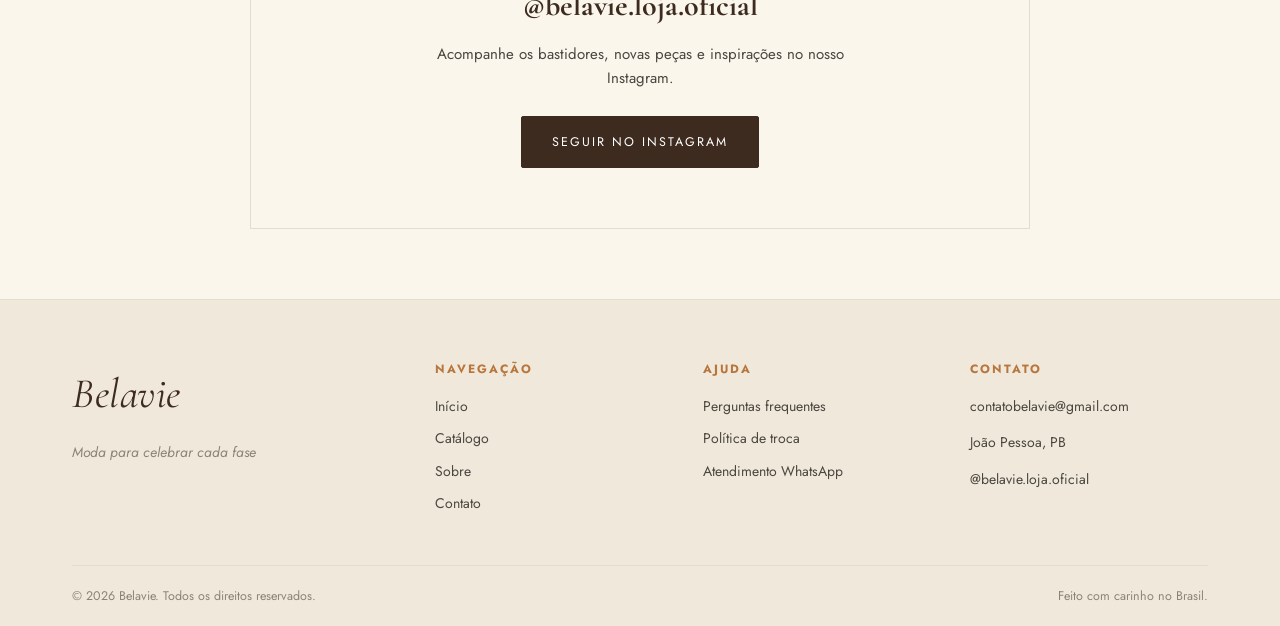
==== commit c4cad877: "favorites nos detalhes" ====
--- a/index.html
+++ b/index.html
@@ -204,6 +204,7 @@
   <svg width="28" height="28" viewBox="0 0 24 24" fill="currentColor"><path d="M12.04 2C6.58 2 2.13 6.45 2.13 11.91c0 1.75.46 3.45 1.32 4.95L2 22l5.28-1.39a9.9 9.9 0 0 0 4.76 1.21h.01c5.46 0 9.91-4.45 9.91-9.91 0-2.65-1.03-5.14-2.9-7.01A9.82 9.82 0 0 0 12.04 2zm0 18.13h-.01a8.2 8.2 0 0 1-4.19-1.15l-.3-.18-3.13.82.84-3.05-.2-.31a8.22 8.22 0 1 1 6.99 3.87zm4.51-6.16c-.25-.12-1.47-.72-1.7-.81-.23-.08-.39-.12-.56.13-.17.25-.64.81-.78.97-.14.17-.29.19-.53.06-.25-.12-1.05-.39-2-1.23-.74-.66-1.24-1.47-1.39-1.72-.14-.25-.02-.38.11-.51.11-.11.25-.29.37-.43.12-.14.16-.25.25-.41.08-.17.04-.31-.02-.43-.06-.12-.56-1.36-.77-1.85-.2-.48-.41-.42-.56-.42h-.48c-.17 0-.43.06-.66.31-.23.25-.86.85-.86 2.07 0 1.22.89 2.4 1.01 2.56.12.17 1.76 2.69 4.26 3.77.6.26 1.06.41 1.43.53.6.19 1.14.16 1.57.1.48-.07 1.47-.6 1.68-1.18.21-.58.21-1.07.15-1.18-.06-.1-.23-.16-.48-.28z"/></svg>
 </a>
 
+<script src="js/favorites.js"></script>
 <script src="js/products.js"></script>
 <script src="js/script.js"></script>
 <script>
--- a/css/style.css
+++ b/css/style.css
@@ -1002,3 +1002,19 @@
 @media (max-width: 640px) {
   .favorites-whatsapp-bar { flex-direction: column; align-items: stretch; text-align: center; }
 }
+
+/* ---------- Favoritar na página de detalhes ---------- */
+.product-detail-top-row {
+  display: flex;
+  align-items: center;
+  justify-content: space-between;
+}
+
+.detail-favorite-btn {
+  position: static;
+  width: 38px;
+  height: 38px;
+  background: var(--bg-cream-dark);
+  border: 1px solid var(--line);
+}
+.detail-favorite-btn:hover { transform: scale(1.08); }
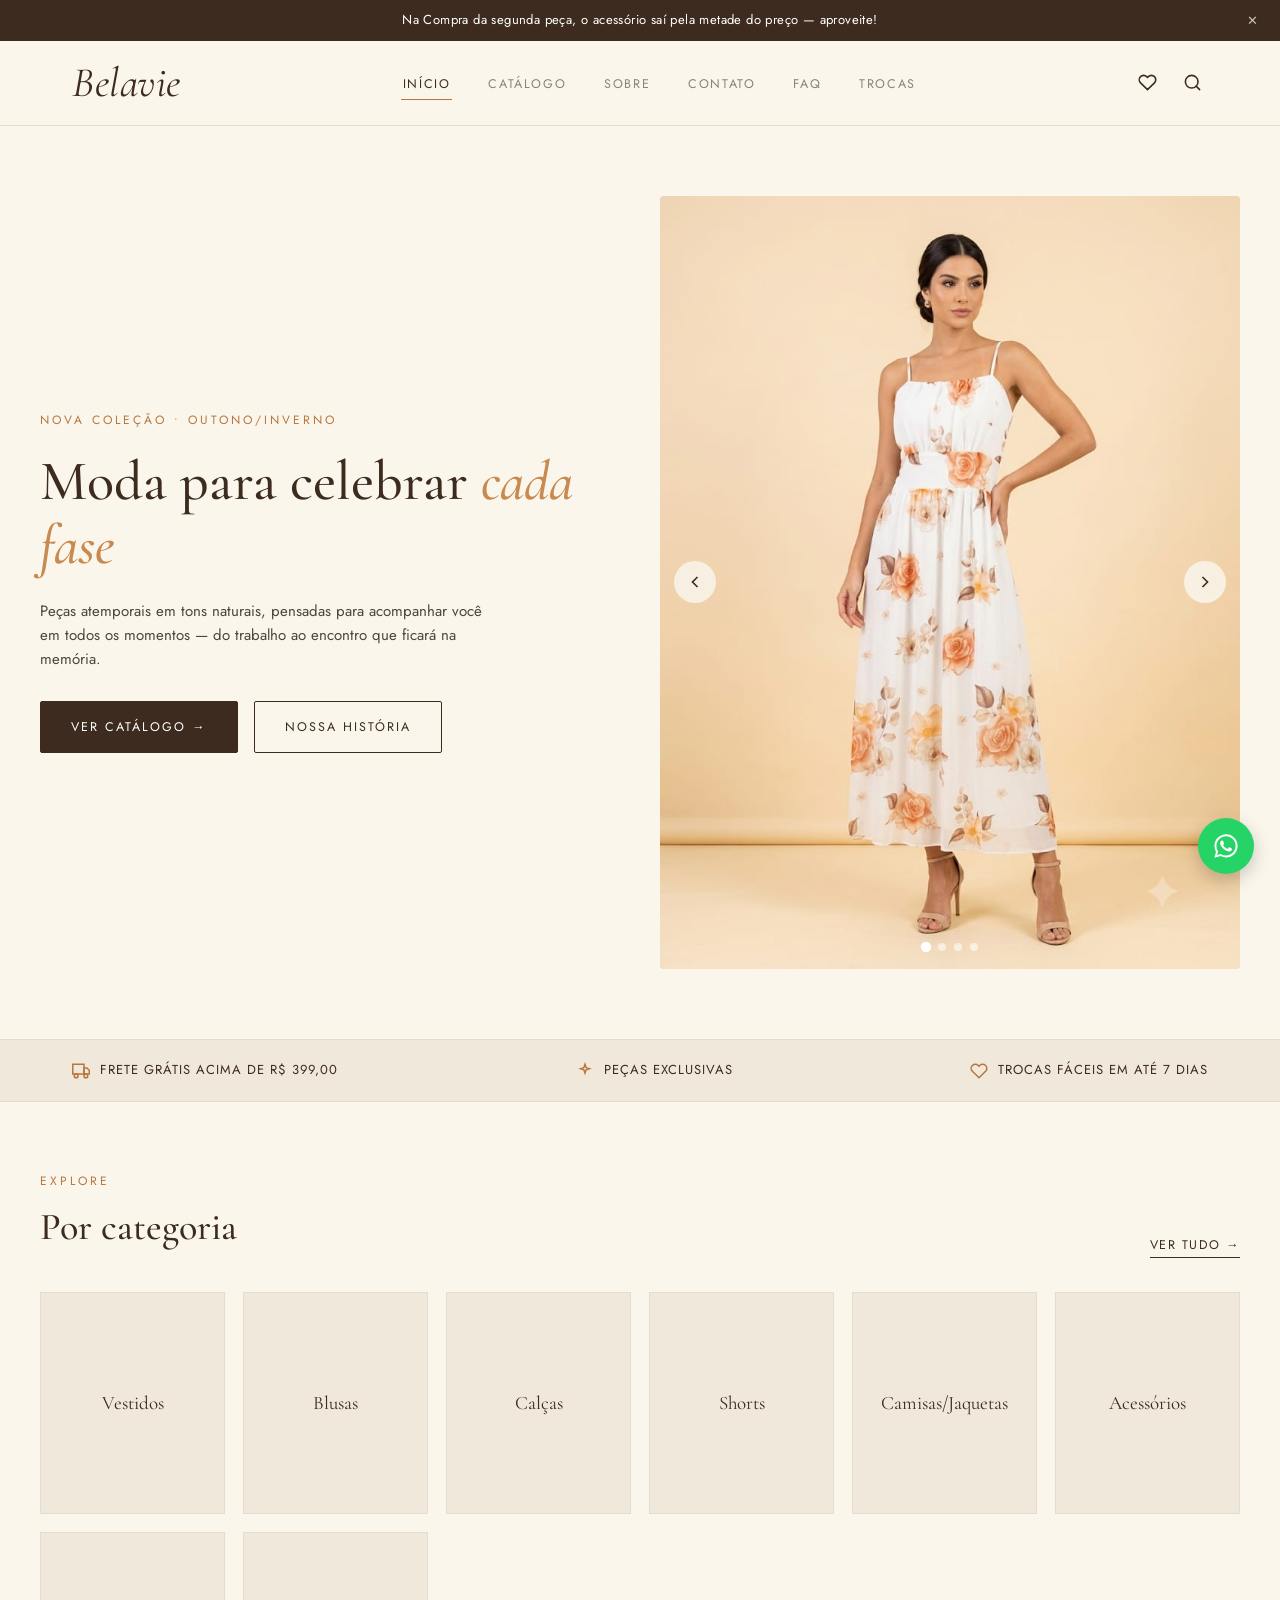
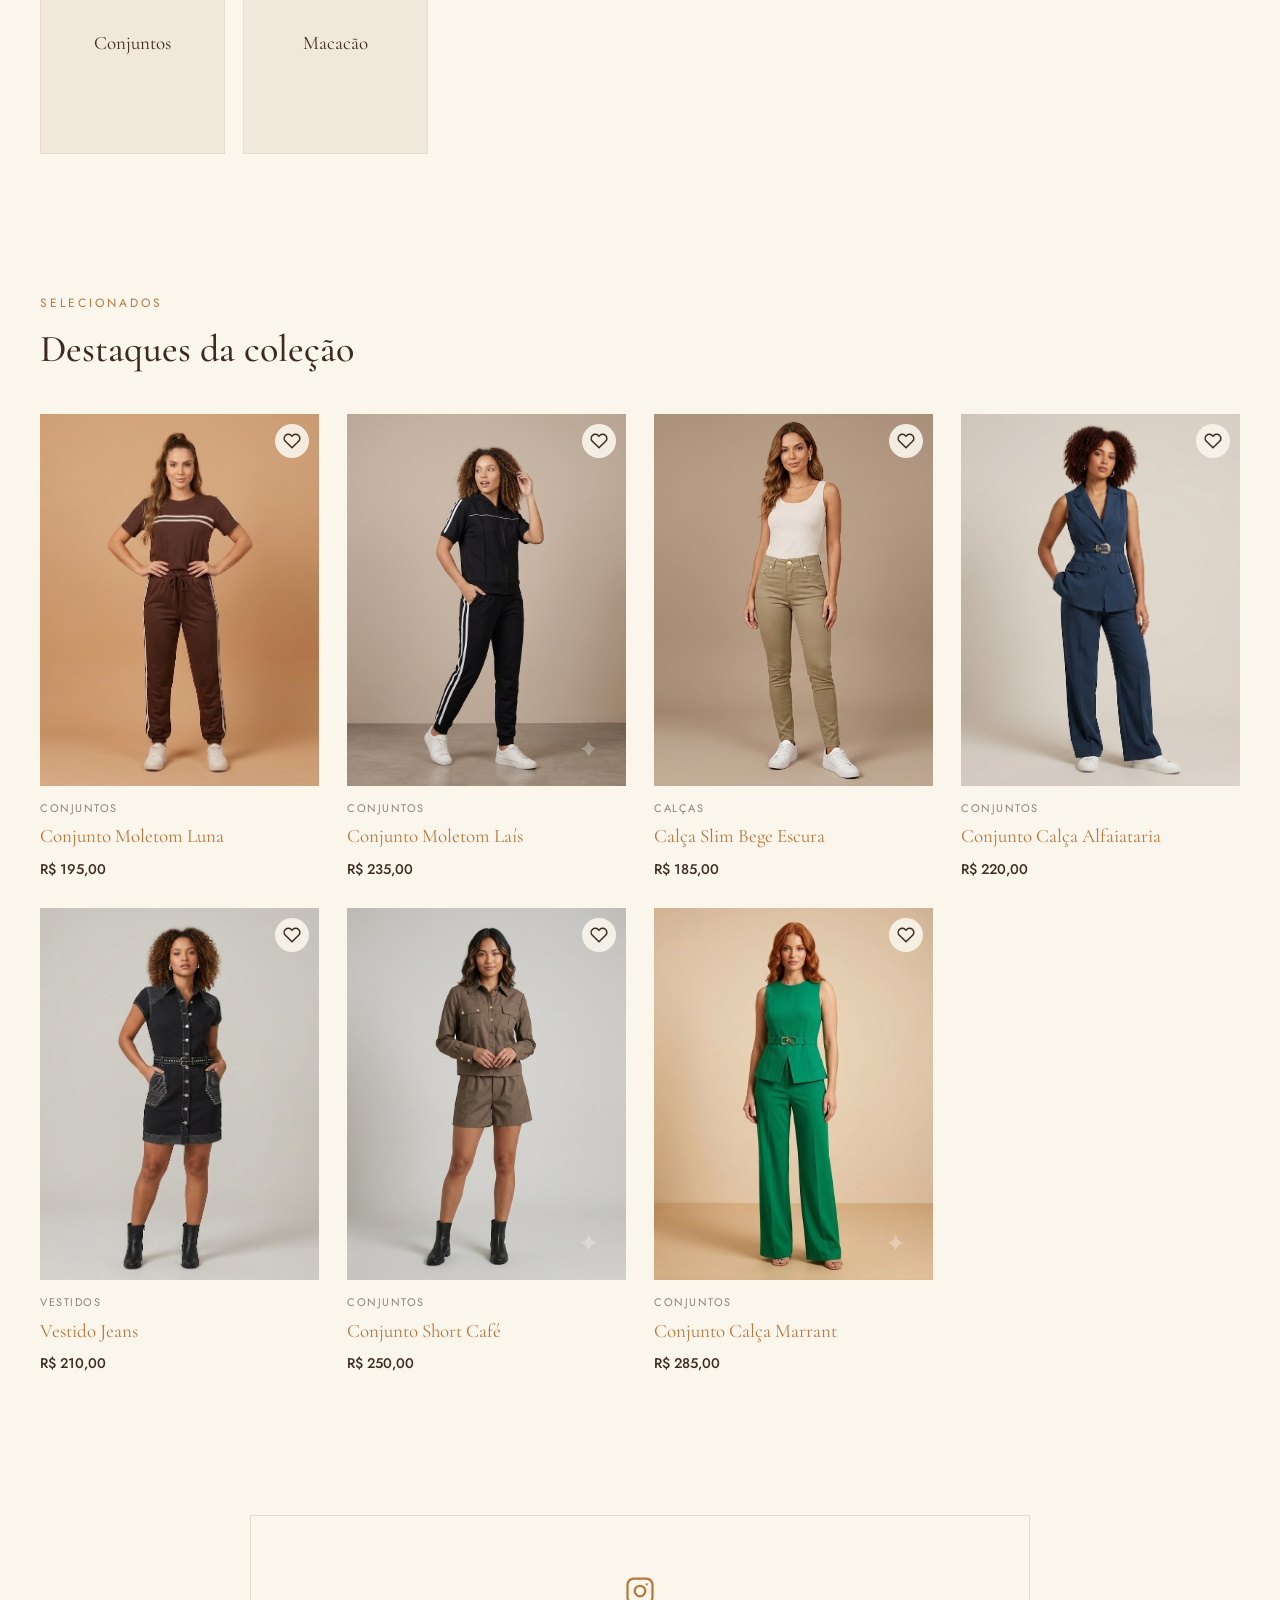
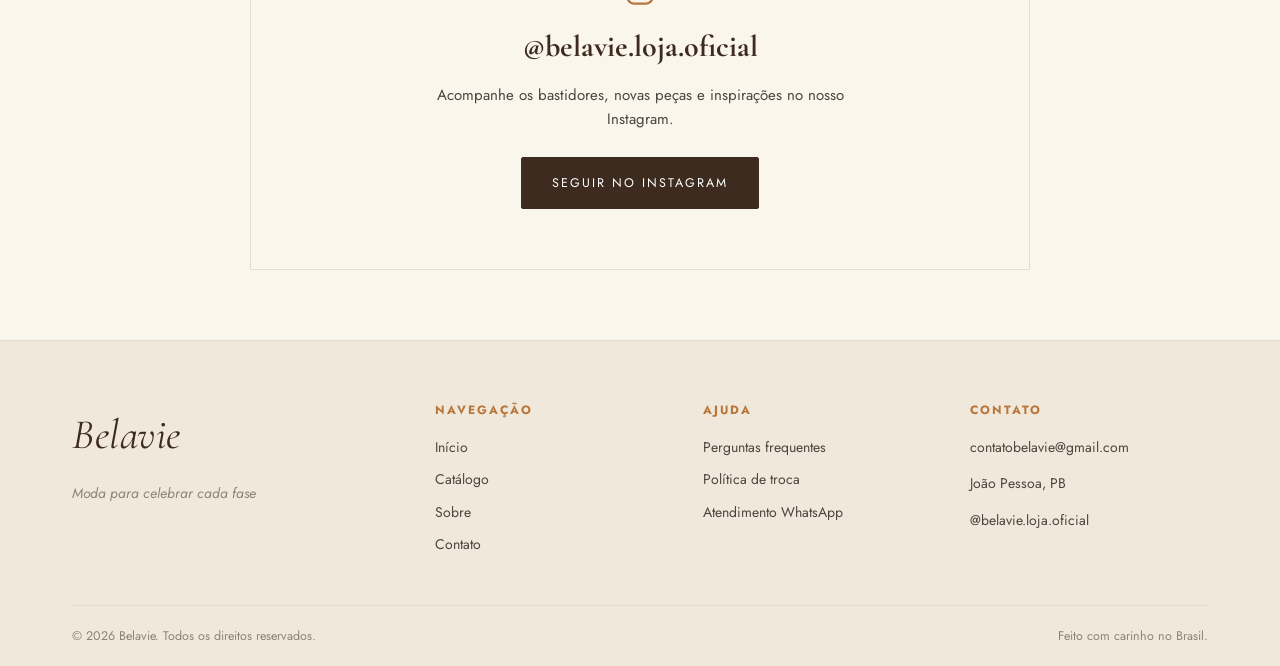
==== commit f7447300: "adicionando valores e tamanhos" ====
--- a/index.html
+++ b/index.html
@@ -17,6 +17,11 @@
 </head>
 <body>
 
+  <div class="promo-banner" id="promo-banner" data-banner-id="frete-gratis-399">
+  <span>Na Compra da segunda peça, o acessório saí pela metade do preço — aproveite!</span>
+  <button class="promo-close" id="promo-close" aria-label="Fechar aviso">✕</button>
+</div>
+
 <!-- ===================== HEADER ===================== -->
 <header class="site-header">
   <div class="container">
--- a/css/style.css
+++ b/css/style.css
@@ -1018,3 +1018,208 @@
   border: 1px solid var(--line);
 }
 .detail-favorite-btn:hover { transform: scale(1.08); }
+
+
+/* ---------- Seletor de tamanho ---------- */
+.size-selector { margin-bottom: 26px; }
+.size-label {
+  display: block;
+  font-size: 11px;
+  letter-spacing: 1.5px;
+  text-transform: uppercase;
+  color: var(--text-soft);
+  margin-bottom: 10px;
+}
+.size-options {
+  display: flex;
+  gap: 10px;
+  flex-wrap: wrap;
+}
+.size-btn {
+  min-width: 44px;
+  height: 44px;
+  padding: 0 14px;
+  border: 1px solid var(--line);
+  background: var(--white);
+  color: var(--brown-dark);
+  font-size: 13px;
+  font-family: var(--font-body);
+  cursor: pointer;
+  transition: all .2s ease;
+}
+.size-btn:hover { border-color: var(--brown-dark); }
+.size-btn.active {
+  background: var(--brown-dark);
+  border-color: var(--brown-dark);
+  color: var(--white);
+}
+
+.size-warning {
+  display: block;
+  margin-top: 8px;
+  font-size: 12.5px;
+  color: #c0392b;
+  text-align: center;
+}
+
+/* ---------- Parcelamento ---------- */
+.installment-info {
+  font-size: 13px;
+  color: var(--text-soft);
+  margin-bottom: 20px;
+}
+
+/* ---------- Guia de tamanhos ---------- */
+.size-label-row {
+  display: flex;
+  align-items: center;
+  justify-content: space-between;
+  margin-bottom: 10px;
+}
+.size-guide-link {
+  background: none;
+  border: none;
+  color: var(--accent-gold);
+  font-size: 12px;
+  text-decoration: underline;
+  cursor: pointer;
+  padding: 0;
+  font-family: var(--font-body);
+}
+
+.size-btn.sold-out {
+  color: var(--text-soft);
+  border-color: var(--line);
+  background: var(--bg-cream-dark);
+  cursor: not-allowed;
+  text-decoration: line-through;
+  opacity: 0.6;
+}
+.size-btn.sold-out:hover { border-color: var(--line); }
+
+.size-guide-overlay { padding: 20px; }
+.size-guide-modal {
+  background: var(--bg-cream);
+  border-radius: 6px;
+  padding: 36px;
+  max-width: 480px;
+  width: 100%;
+  position: relative;
+  max-height: 90vh;
+  overflow-y: auto;
+}
+.size-guide-modal h3 {
+  font-family: var(--font-display);
+  font-size: 26px;
+  color: var(--brown-dark);
+  margin: 0 0 10px;
+}
+.size-guide-note {
+  font-size: 13px;
+  color: var(--text-soft);
+  margin-bottom: 20px;
+}
+.size-guide-close {
+  position: absolute;
+  top: 16px;
+  right: 16px;
+  background: var(--bg-cream-dark);
+  color: var(--brown-dark);
+  width: 36px;
+  height: 36px;
+}
+.size-guide-table {
+  width: 100%;
+  border-collapse: collapse;
+  font-size: 14px;
+}
+.size-guide-table th, .size-guide-table td {
+  border: 1px solid var(--line);
+  padding: 10px;
+  text-align: center;
+  color: var(--text-main);
+}
+.size-guide-table th {
+  background: var(--bg-cream-dark);
+  color: var(--brown-dark);
+  font-weight: 600;
+}
+
+.map-embed {
+  border: 1px solid var(--line);
+  border-radius: 4px;
+  overflow: hidden;
+}
+
+/* ---------- Banner de promoção ---------- */
+.promo-banner {
+  background: var(--brown-dark);
+  color: var(--white);
+  display: flex;
+  align-items: center;
+  justify-content: center;
+  gap: 16px;
+  padding: 10px 20px;
+  font-size: 13px;
+  letter-spacing: 0.4px;
+  text-align: center;
+  position: relative;
+}
+.promo-close {
+  background: none;
+  border: none;
+  color: var(--white);
+  opacity: 0.7;
+  cursor: pointer;
+  font-size: 13px;
+  position: absolute;
+  right: 16px;
+  top: 50%;
+  transform: translateY(-50%);
+}
+.promo-close:hover { opacity: 1; }
+
+@media (max-width: 640px) {
+  .promo-banner { font-size: 12px; padding: 10px 40px 10px 12px; }
+}
+/* ---------- Produto esgotado (flag geral) ---------- */
+.product-card.out-of-stock .product-image img {
+  filter: grayscale(70%);
+  opacity: 0.55;
+}
+.product-card.out-of-stock .product-name,
+.product-card.out-of-stock .product-price {
+  opacity: 0.55;
+}
+
+.sold-out-badge {
+  position: absolute;
+  top: 10px;
+  left: 10px;
+  background: rgba(61, 43, 31, 0.92);
+  color: #fff;
+  font-size: 10px;
+  letter-spacing: 1.5px;
+  text-transform: uppercase;
+  padding: 6px 10px;
+  border-radius: 2px;
+  z-index: 2;
+}
+
+.sold-out-notice {
+  background: var(--bg-cream-dark);
+  border: 1px solid var(--line);
+  padding: 20px;
+  margin-bottom: 22px;
+}
+.sold-out-badge-inline {
+  position: static;
+  display: inline-block;
+  margin-bottom: 10px;
+}
+.sold-out-notice p {
+  margin: 0;
+  color: var(--text-main);
+  font-size: 14px;
+  line-height: 1.6;
+}
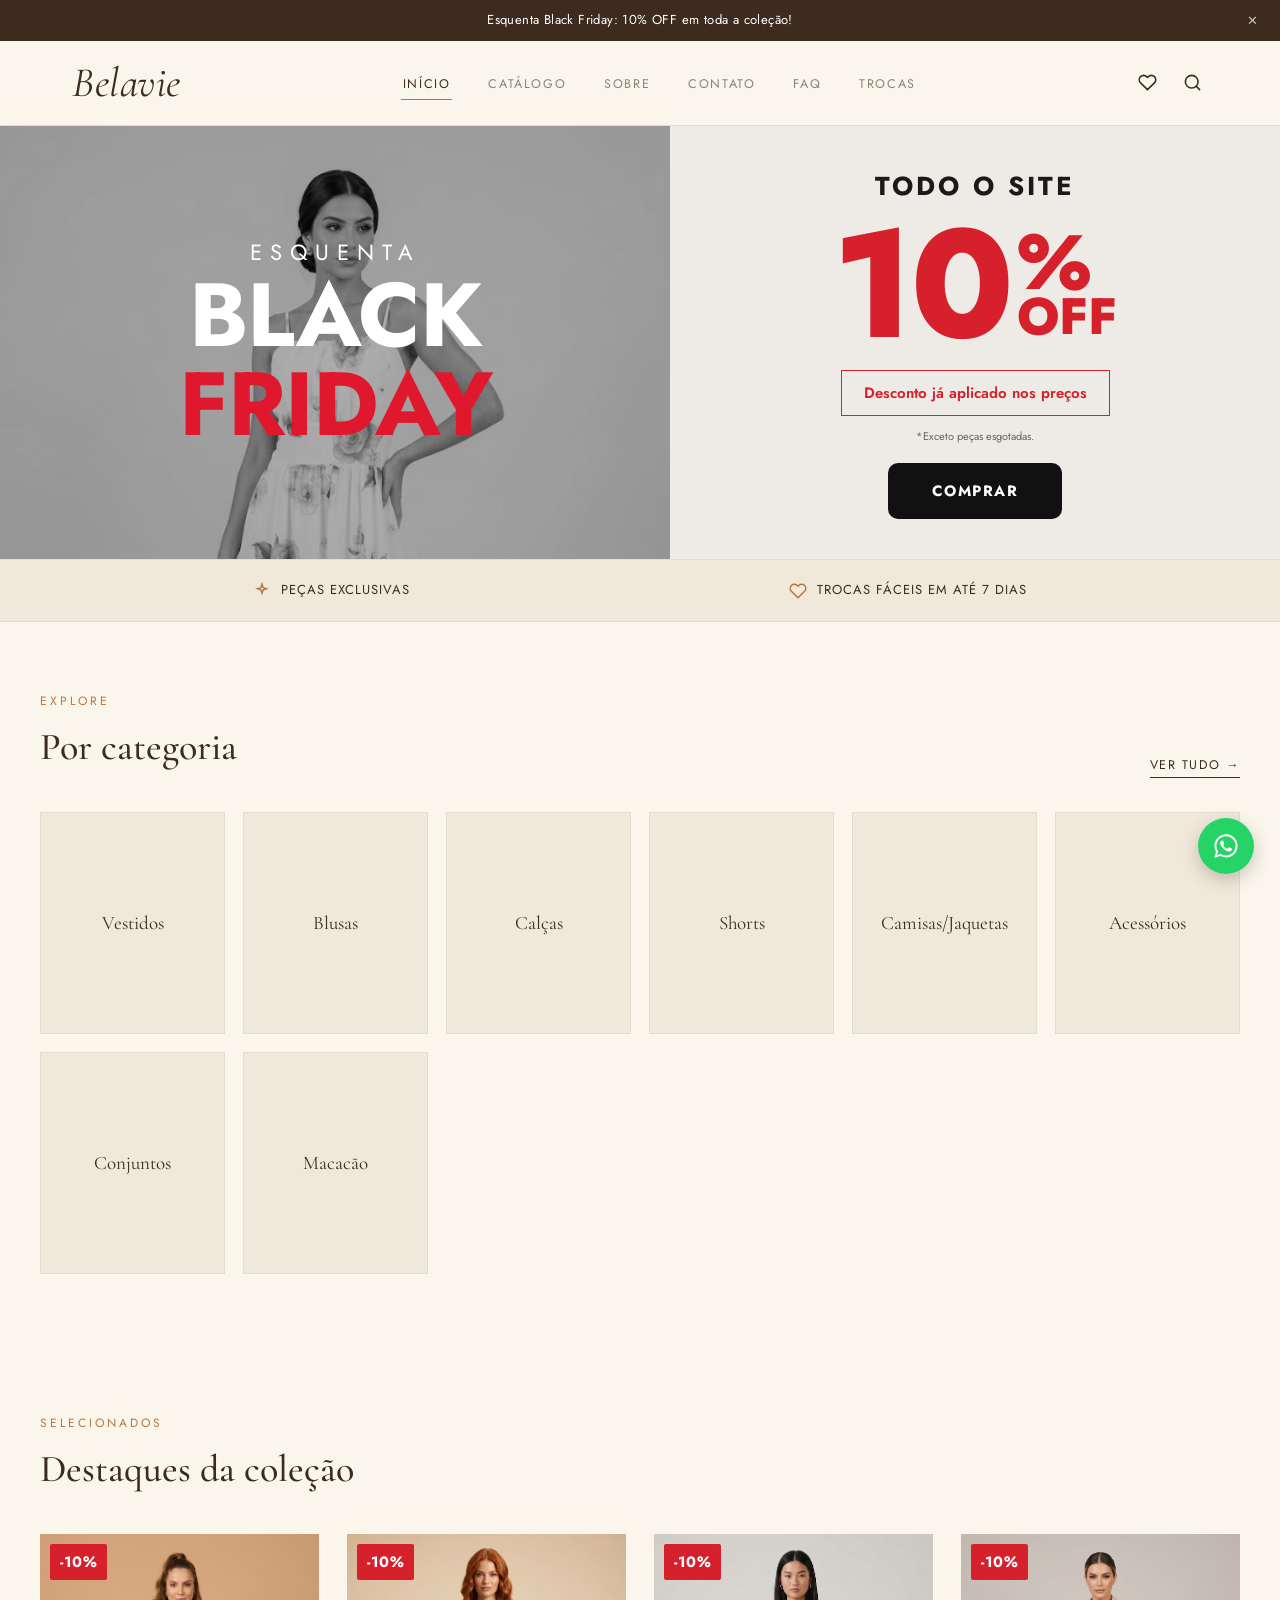
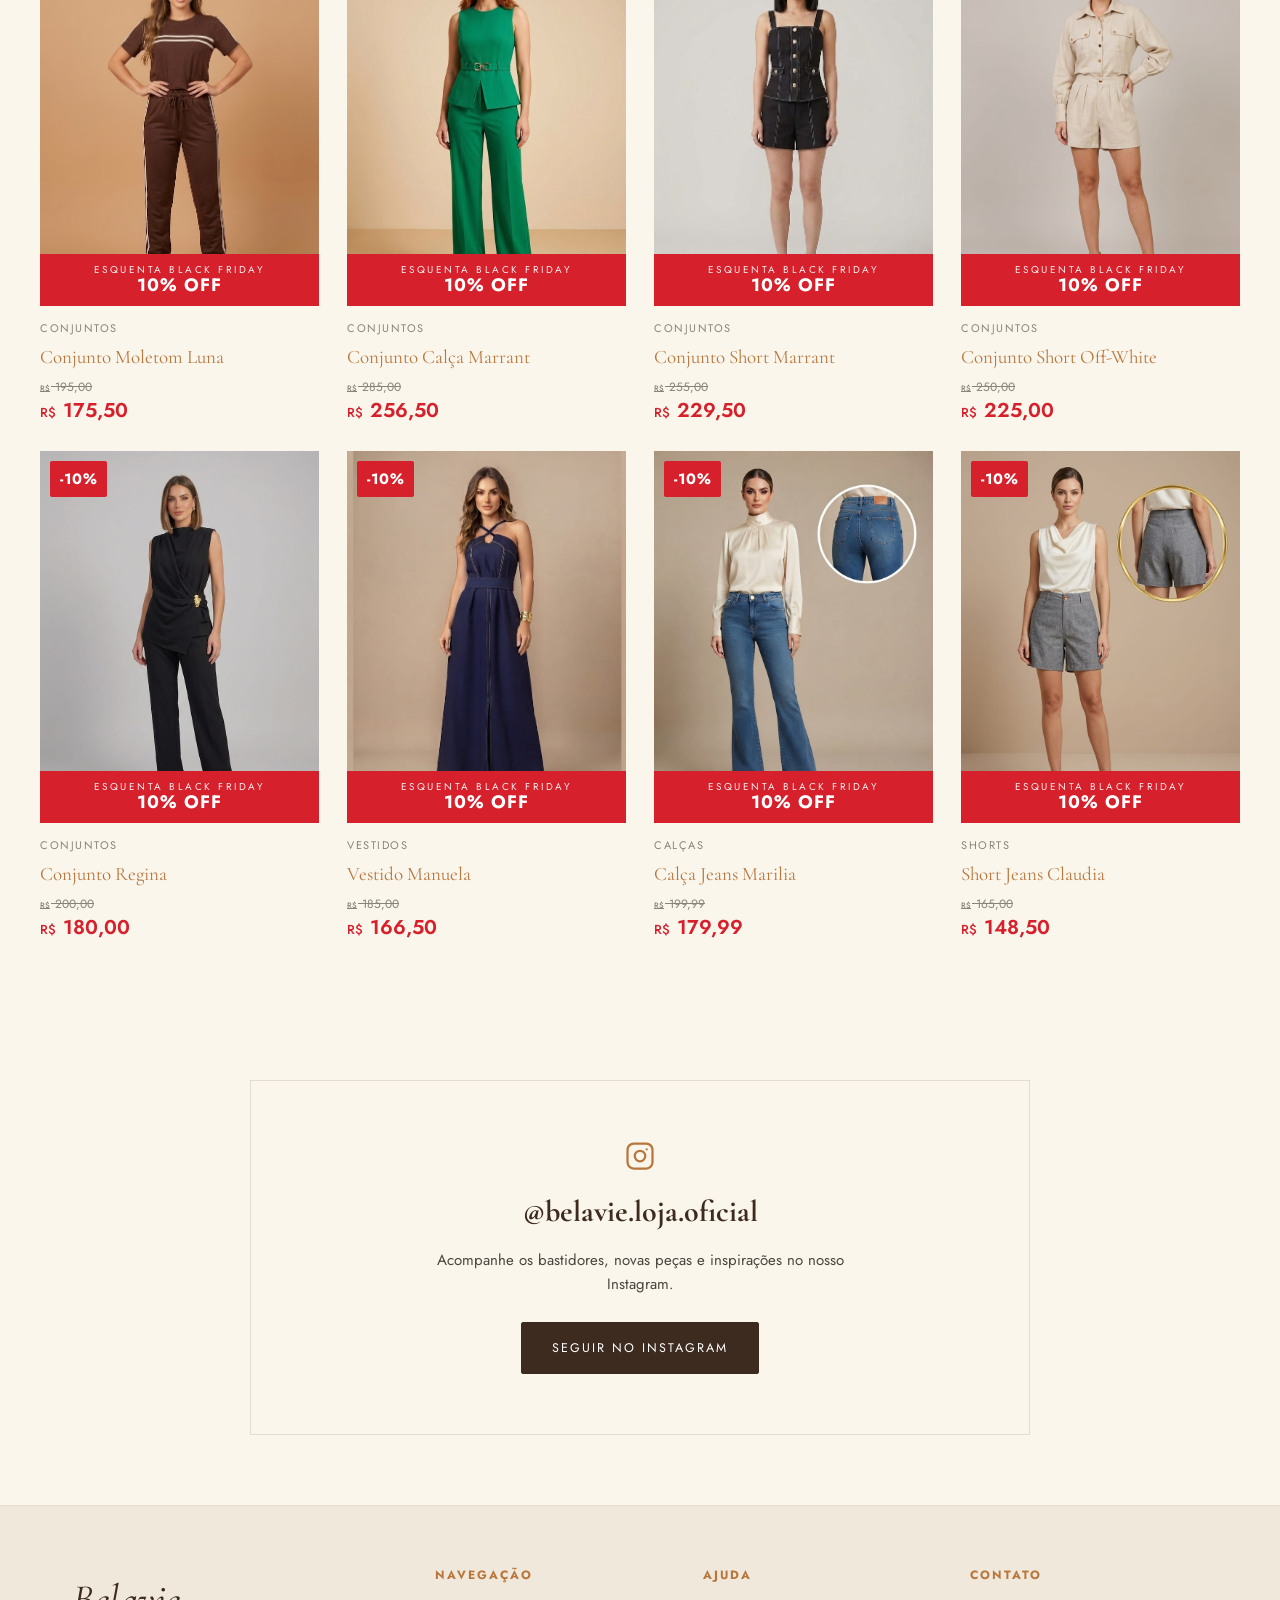
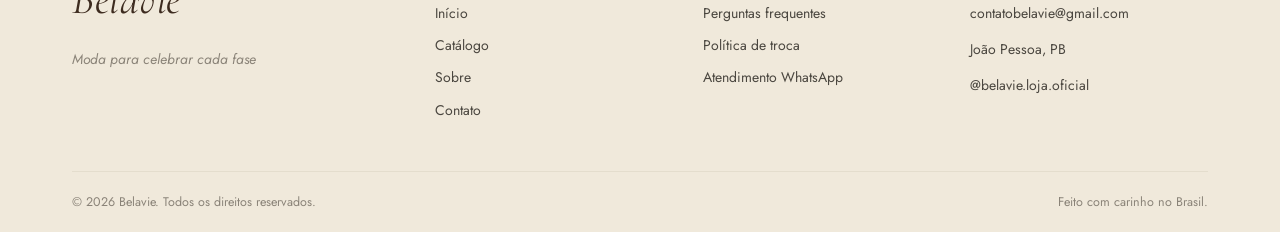
==== commit d97f290f: "esquenta black friday" ====
--- a/index.html
+++ b/index.html
@@ -17,8 +17,8 @@
 </head>
 <body>
 
-  <div class="promo-banner" id="promo-banner" data-banner-id="frete-gratis-399">
-  <span>Na Compra da segunda peça, o acessório saí pela metade do preço — aproveite!</span>
+  <div class="promo-banner" id="promo-banner" data-banner-id="esquenta-black-friday">
+  <span>Esquenta Black Friday: 10% OFF em toda a coleção!</span>
   <button class="promo-close" id="promo-close" aria-label="Fechar aviso">✕</button>
 </div>
 
@@ -56,7 +56,7 @@
 </header>
 
 <!-- ===================== HERO ===================== -->
-<section class="hero container">
+<!-- <section class="hero container">
   <div>
     <div class="hero-eyebrow">Nova coleção • Outono/Inverno</div>
     <h1>Moda para celebrar <em>cada fase</em></h1>
@@ -66,12 +66,12 @@
       <a href="sobre.html" class="btn btn-outline">Nossa história</a>
     </div>
   </div>
-  <!--<div class="hero-image">
+  <div class="hero-image">
      <div style="width:100%;height:100%;background:linear-gradient(160deg,#f0dfc4,#caa06c);display:flex;align-items:center;justify-content:center;">
       <svg width="120" height="120" viewBox="0 0 24 24" fill="none" stroke="#5c3d22" stroke-width="1" opacity="0.5"><path d="M12 2a4 4 0 0 0-4 4v1H6l-2 14h16L18 7h-2V6a4 4 0 0 0-4-4z"/></svg>
     </div> 
     <img src="img/foto-capa.jpeg">
-  </div>-->
+  </div>
 
   <div class="hero-carousel" data-autoplay="5000">
   <div class="carousel-track">
@@ -107,15 +107,37 @@
   <div class="carousel-dots"></div>
 </div>
 
-</section>
-
+</section> -->
+<section class="bf-hero">
+  <div class="bf-hero-photo">
+    <img src="img/foto-capa.jpeg" alt="">
+    <div class="bf-hero-title">
+      <span class="bf-small">Esquenta</span>
+      <span class="bf-big">Black <span class="bf-red">Friday</span></span>
+    </div>
+  </div>
+
+  <div class="bf-hero-offer">
+    <span class="bf-offer-top">Todo o site</span>
+    <div class="bf-offer-value">
+      <span class="bf-offer-number">10</span>
+      <span class="bf-offer-off">
+        <span class="bf-offer-percent">%</span>
+        <span class="bf-offer-word">OFF</span>
+      </span>
+    </div>
+    <span class="bf-offer-note">Desconto já aplicado nos preços</span>
+    <p class="bf-offer-fine">*Exceto peças esgotadas.</p>
+    <a href="catalogo.html" class="bf-hero-btn">Comprar</a>
+  </div>
+</section>
 <!-- ===================== FEATURE STRIP ===================== -->
 <div class="feature-strip">
   <div class="container">
-    <div class="feature-item">
+    <!--<div class="feature-item">
       <svg width="18" height="18" viewBox="0 0 24 24" fill="none" stroke="currentColor" stroke-width="2"><rect x="1" y="3" width="15" height="13"/><polygon points="16 8 20 8 23 11 23 16 16 16 16 8"/><circle cx="5.5" cy="18.5" r="2.5"/><circle cx="18.5" cy="18.5" r="2.5"/></svg>
       Frete grátis acima de R$ 399,00
-    </div>
+    </div>-->
     <div class="feature-item">
       <svg width="18" height="18" viewBox="0 0 24 24" fill="none" stroke="currentColor" stroke-width="2"><path d="M12 3l1.5 4.5L18 9l-4.5 1.5L12 15l-1.5-4.5L6 9l4.5-1.5z"/></svg>
       Peças exclusivas
--- a/css/style.css
+++ b/css/style.css
@@ -288,7 +288,7 @@
   grid-template-columns: repeat(4, 1fr);
   gap: 28px;
 }
-.product-card { cursor: default; }
+.product-card { cursor: pointer; }
 .product-image {
   aspect-ratio: 3/4;
   background: var(--bg-cream-dark);
@@ -1223,3 +1223,334 @@
   font-size: 14px;
   line-height: 1.6;
 }
+/* ---------- Formas de pagamento aceitas ---------- */
+.payment-methods {
+  display: flex;
+  flex-wrap: wrap;
+  gap: 18px;
+  margin-bottom: 20px;
+}
+.payment-item {
+  display: flex;
+  align-items: center;
+  gap: 6px;
+  font-size: 12.5px;
+  color: var(--text-soft);
+  letter-spacing: 0.3px;
+}
+.payment-item svg {
+  color: var(--accent-gold);
+  flex-shrink: 0;
+}
+
+@media (max-width: 480px) {
+  .payment-methods { gap: 14px; }
+}
+
+@media (max-width: 640px) {
+  .container {
+    padding: 0 20px;
+  }
+
+  .product-detail {
+    padding: 24px 0 60px;
+  }
+
+  .product-detail-info {
+    padding-top: 22px;
+  }
+
+  .product-detail-info h1 {
+    margin: 10px 0 16px;
+  }
+
+  .product-detail-price {
+    margin-bottom: 4px;
+  }
+
+  .payment-methods {
+    gap: 16px;
+    margin-bottom: 26px;
+  }
+
+  .product-detail-description {
+    margin-bottom: 26px;
+  }
+
+  .size-selector {
+    margin-bottom: 28px;
+  }
+}
+
+@media (max-width: 640px) {
+  /* Hero */
+  .hero {
+    padding: 40px 0 30px;
+    gap: 30px;
+  }
+  .hero-eyebrow { margin-bottom: 12px; }
+  .hero h1 { margin: 0 0 16px; }
+  .hero p { margin-bottom: 24px; }
+  .hero-carousel { margin-bottom: 6px; }
+
+  /* Faixa de recursos (frete grátis, peças exclusivas, trocas) */
+  .feature-strip .container {
+    flex-direction: column;
+    align-items: flex-start;
+    gap: 14px;
+    padding: 18px 20px;
+  }
+
+  /* Seções (categorias, destaques, instagram) */
+  .section {
+    padding: 44px 0;
+  }
+  .section-header {
+    margin-bottom: 22px;
+  }
+
+  /* Grade de categorias */
+  .category-grid {
+    gap: 12px;
+  }
+  .category-card {
+    font-size: 16px;
+  }
+
+  /* Instagram */
+  .instagram-box {
+    padding: 40px 20px;
+  }
+  .instagram-box h3 { margin: 0 0 10px; }
+  .instagram-box p { margin: 0 auto 22px; }
+}
+/* ================= Esquenta Black Friday ================= */
+
+/* "R$" menor */
+.currency {
+  font-size: 0.65em;
+  font-weight: 500;
+  margin-right: 1px;
+}
+
+/* Selo no canto da foto */
+.discount-badge {
+  position: absolute;
+  top: 10px;
+  left: 10px;
+  background: #d6202b;
+  color: #fff;
+  font-size: 15px;
+  font-weight: 700;
+  letter-spacing: 0.5px;
+  padding: 6px 10px;
+  border-radius: 2px;
+  z-index: 2;
+}
+
+/* Faixa na base da foto */
+.discount-ribbon {
+  position: absolute;
+  left: 0;
+  right: 0;
+  bottom: 0;
+  background: #d6202b;
+  color: #fff;
+  text-align: center;
+  padding: 10px 6px;
+  z-index: 2;
+  display: flex;
+  flex-direction: column;
+  align-items: center;
+  line-height: 1.15;
+}
+.discount-ribbon-title {
+  font-size: 10px;
+  letter-spacing: 2.5px;
+  text-transform: uppercase;
+  opacity: 0.9;
+}
+.discount-ribbon-value {
+  font-size: 18px;
+  font-weight: 700;
+  letter-spacing: 1px;
+}
+
+/* Preço com desconto: um abaixo do outro */
+.product-price .price-old,
+.product-price .price-new,
+.product-detail-price .price-old,
+.product-detail-price .price-new {
+  display: block;
+}
+.product-price .price-old,
+.product-detail-price .price-old {
+  color: #8a8378;
+  text-decoration: line-through;
+  font-size: 12px;
+  font-weight: 400;
+  margin: 0 0 2px;
+}
+.product-price .price-new,
+.product-detail-price .price-new {
+  color: #d6202b;
+  font-size: 20px;
+  font-weight: 600;
+  line-height: 1.2;
+}
+.product-detail-price .price-old {
+  font-size: 15px;
+  margin-bottom: 4px;
+}
+.product-detail-price .price-new {
+  font-size: 32px;
+}
+
+/* Etiqueta na página de detalhe */
+.bf-tag {
+  display: inline-block;
+  background: #d6202b;
+  color: #fff;
+  font-size: 11px;
+  letter-spacing: 1.5px;
+  text-transform: uppercase;
+  padding: 6px 12px;
+  border-radius: 2px;
+  margin: 4px 0 18px;
+}
+
+/* Faixa de recursos com 2 itens */
+.feature-strip .container {
+  justify-content: space-around;
+}
+
+/* ---------- Banner da home ---------- */
+.bf-hero {
+  display: grid;
+  grid-template-columns: 1.1fr 1fr;
+  min-height: 400px;
+  background: #eeebe6;
+}
+
+.bf-hero-photo {
+  position: relative;
+  display: flex;
+  overflow: hidden;
+  background: #3d2b1f;
+}
+.bf-hero-photo img {
+  position: absolute;
+  inset: 0;
+  width: 100%;
+  height: 100%;
+  object-fit: cover;
+  object-position: center top;
+  filter: grayscale(100%);
+}
+.bf-hero-photo::after {
+  content: "";
+  position: absolute;
+  inset: 0;
+  background: rgba(0, 0, 0, 0.3);
+}
+
+.bf-hero-title {
+  position: relative;
+  z-index: 1;
+  flex: 1;
+  display: flex;
+  flex-direction: column;
+  align-items: center;
+  justify-content: center;
+  text-align: center;
+  color: #fff;
+  padding: 30px 20px;
+}
+.bf-small {
+  font-size: 22px;
+  letter-spacing: 8px;
+  text-transform: uppercase;
+  font-weight: 400;
+}
+.bf-big {
+  font-size: clamp(48px, 7vw, 96px);
+  font-weight: 700;
+  line-height: 1;
+  letter-spacing: -1px;
+  text-transform: uppercase;
+}
+.bf-red { color: #e0182d; }
+
+.bf-hero-offer {
+  display: flex;
+  flex-direction: column;
+  align-items: center;
+  justify-content: center;
+  text-align: center;
+  padding: 40px 24px;
+  color: #1a1a1a;
+}
+.bf-offer-top {
+  font-size: 26px;
+  font-weight: 700;
+  letter-spacing: 3px;
+  text-transform: uppercase;
+}
+.bf-offer-value {
+  display: flex;
+  align-items: center;
+  gap: 6px;
+  color: #d6202b;
+  font-weight: 800;
+  line-height: 0.9;
+  margin: 8px 0 16px;
+}
+.bf-offer-number {
+  font-size: clamp(90px, 12vw, 160px);
+  letter-spacing: -4px;
+}
+.bf-offer-off {
+  display: flex;
+  flex-direction: column;
+  align-items: flex-start;
+  line-height: 0.85;
+}
+.bf-offer-percent { font-size: clamp(44px, 6vw, 80px); }
+.bf-offer-word { font-size: clamp(28px, 4vw, 52px); }
+
+.bf-offer-note {
+  border: 1px solid #d6202b;
+  color: #d6202b;
+  font-size: 15px;
+  font-weight: 600;
+  padding: 10px 22px;
+}
+.bf-offer-fine {
+  font-size: 11px;
+  color: #6b655c;
+  margin: 12px 0 18px;
+}
+.bf-hero-btn {
+  background: #111;
+  color: #fff;
+  font-size: 15px;
+  font-weight: 700;
+  letter-spacing: 1.5px;
+  text-transform: uppercase;
+  padding: 16px 44px;
+  border-radius: 10px;
+  transition: background 0.2s ease;
+}
+.bf-hero-btn:hover { background: #3d2b1f; }
+
+/* Celular */
+@media (max-width: 900px) {
+  .bf-hero { grid-template-columns: 1fr; }
+  .bf-hero-photo { min-height: 280px; }
+}
+@media (max-width: 640px) {
+  .bf-small { font-size: 16px; letter-spacing: 6px; }
+  .bf-offer-top { font-size: 20px; }
+  .discount-ribbon-value { font-size: 15px; }
+  .discount-ribbon-title { font-size: 9px; letter-spacing: 1.5px; }
+}
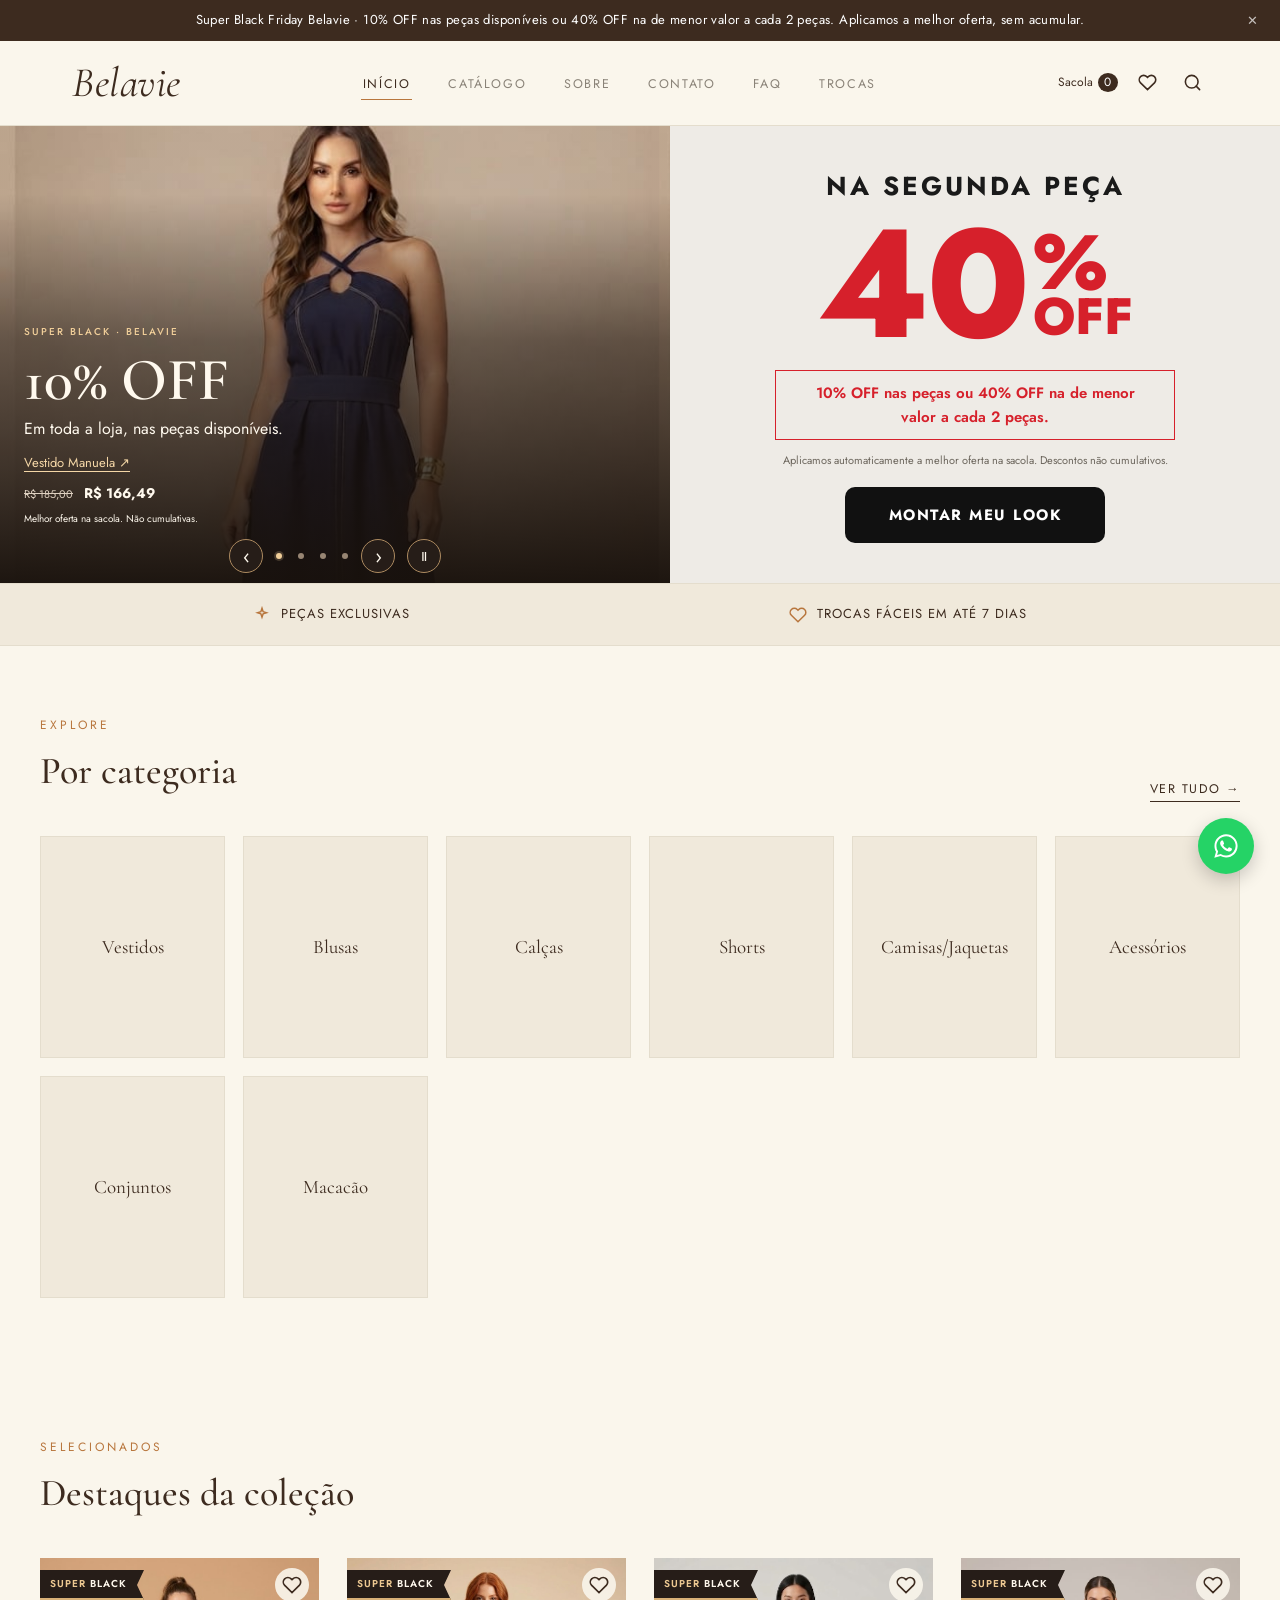
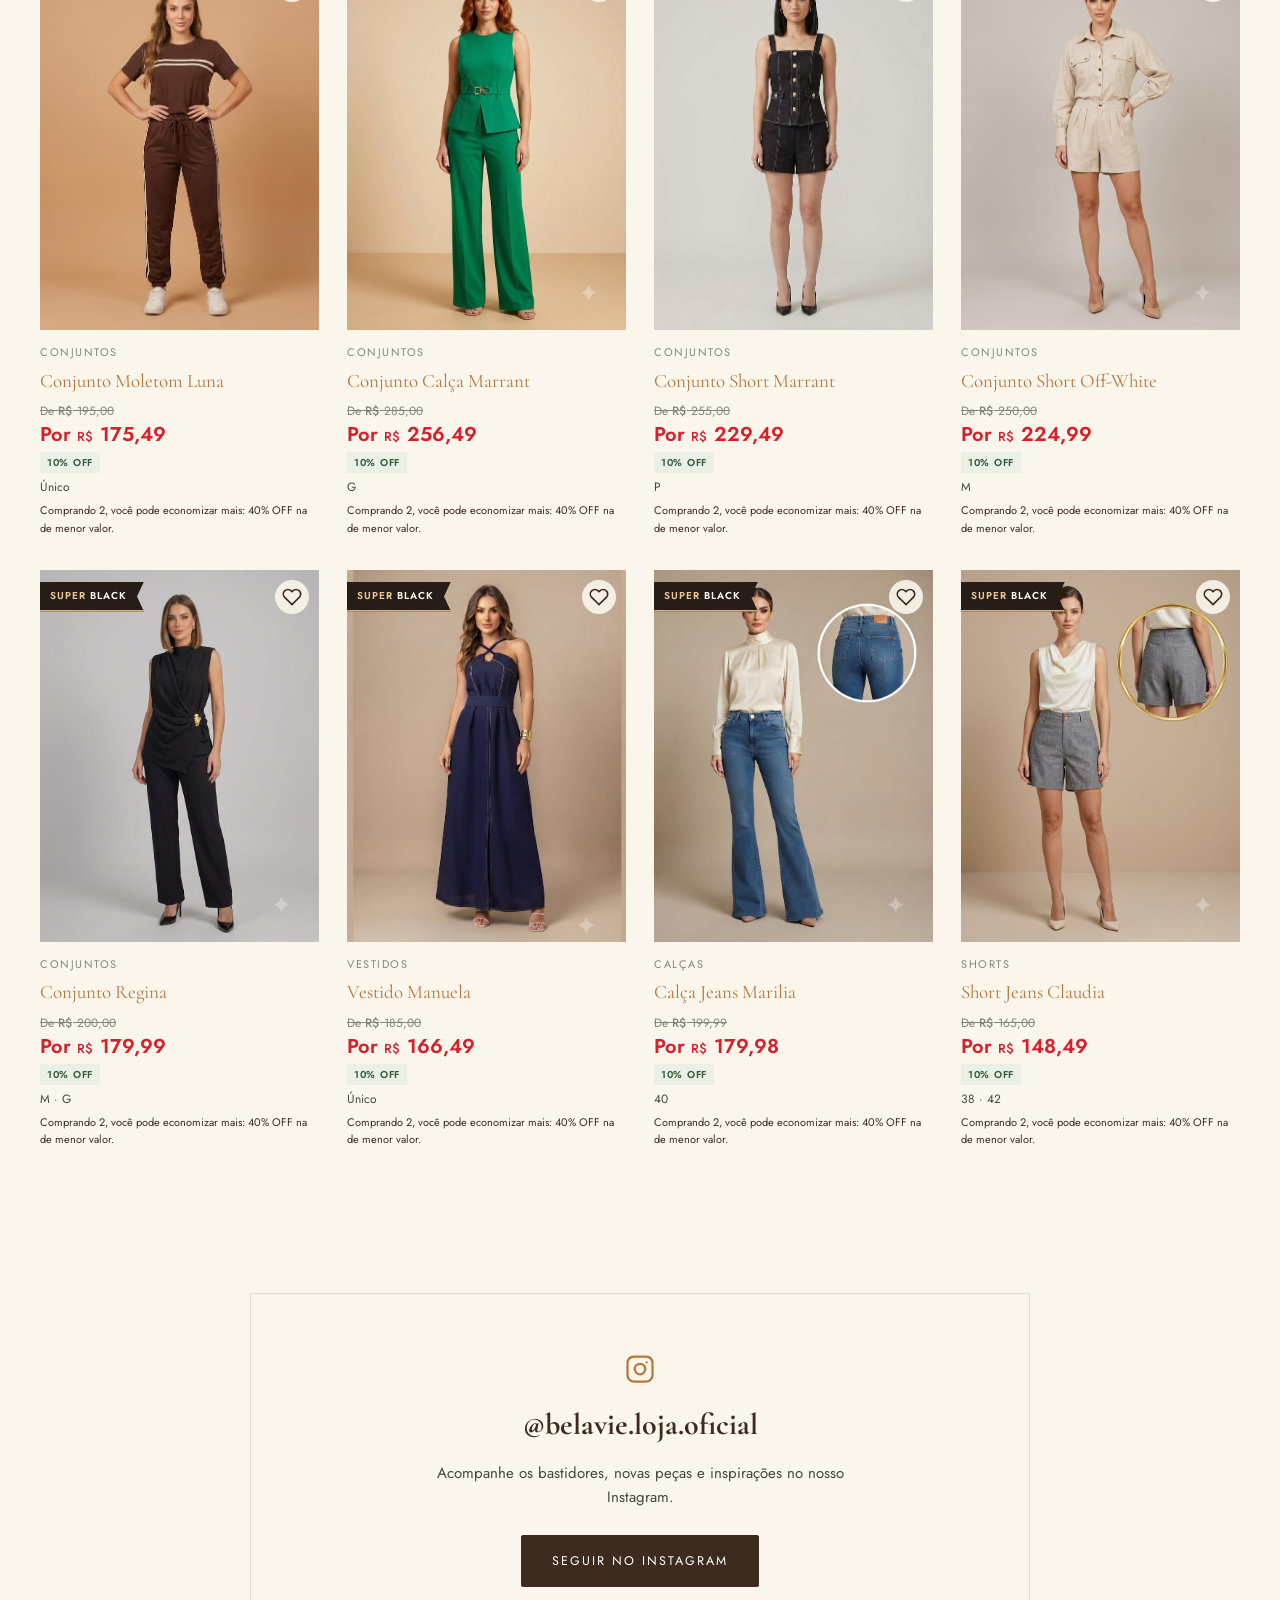
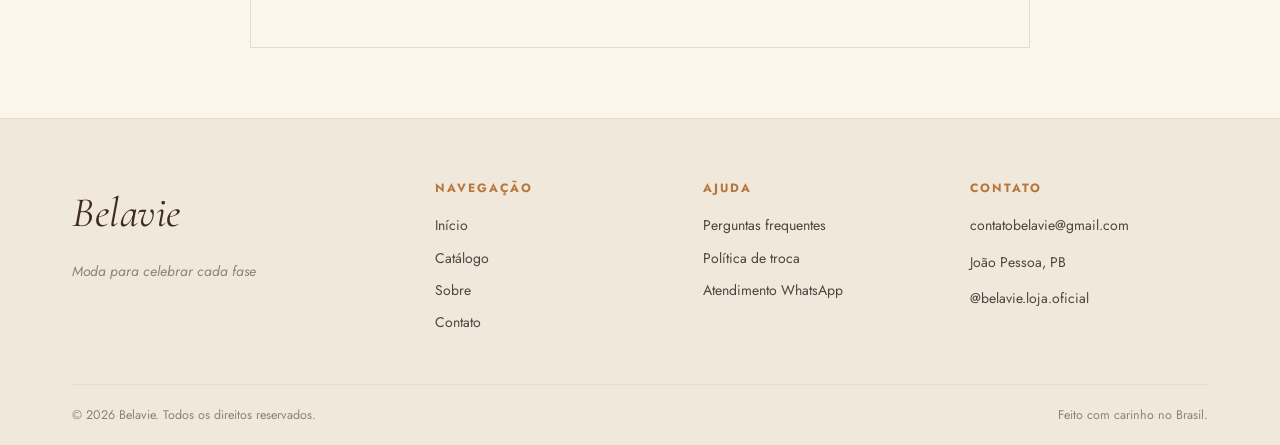
==== commit 30486023: "black friday" ====
--- a/index.html
+++ b/index.html
@@ -13,12 +13,12 @@
 <meta name="twitter:card" content="summary_large_image">
 <link rel="preconnect" href="https://fonts.googleapis.com">
 <link href="https://fonts.googleapis.com/css2?family=Cormorant+Garamond:ital,wght@0,400;0,500;0,600;1,400;1,500&family=Jost:wght@300;400;500;600&display=swap" rel="stylesheet">
-<link rel="stylesheet" href="css/style.css">
+<link rel="stylesheet" href="css/style.css"><link rel="stylesheet" href="css/black-friday.css">
 </head>
 <body>
 
-  <div class="promo-banner" id="promo-banner" data-banner-id="esquenta-black-friday">
-  <span>Esquenta Black Friday: 10% OFF em toda a coleção!</span>
+  <div class="promo-banner" id="promo-banner" data-banner-id="super-black-friday-melhor-oferta">
+  <span>Super Black Friday · 10% OFF ou 40% na menor a cada 2 peças. Aplicamos a melhor oferta, sem acumular.</span>
   <button class="promo-close" id="promo-close" aria-label="Fechar aviso">✕</button>
 </div>
 
@@ -38,7 +38,7 @@
       </ul>
     </nav>
 
-    <div class="header-icons">
+    <div class="header-icons"><a class="bag-link" href="sacola.html" aria-label="Abrir sacola">Sacola <span data-bag-count>0</span></a>
       <a href="favoritos.html" class="icon-btn" aria-label="Favoritos" style="position:relative;">
         <svg width="19" height="19" viewBox="0 0 24 24" fill="none" stroke="currentColor" stroke-width="2">
           <path d="M20.8 4.6a5.5 5.5 0 0 0-7.8 0L12 5.6l-1-1a5.5 5.5 0 0 0-7.8 7.8l1 1L12 21l7.8-7.6 1-1a5.5 5.5 0 0 0 0-7.8z"/>
@@ -109,26 +109,20 @@
 
 </section> -->
 <section class="bf-hero">
-  <div class="bf-hero-photo">
-    <img src="img/foto-capa.jpeg" alt="">
-    <div class="bf-hero-title">
-      <span class="bf-small">Esquenta</span>
-      <span class="bf-big">Black <span class="bf-red">Friday</span></span>
-    </div>
-  </div>
+  <div class="bf-hero-photo black-promo-carousel" data-black-carousel><img src="img/foto-capa.jpeg" alt="Super Black Friday Belavie — moda feminina"></div>
 
   <div class="bf-hero-offer">
-    <span class="bf-offer-top">Todo o site</span>
+    <span class="bf-offer-top">Na segunda peça</span>
     <div class="bf-offer-value">
-      <span class="bf-offer-number">10</span>
+      <span class="bf-offer-number">40</span>
       <span class="bf-offer-off">
         <span class="bf-offer-percent">%</span>
         <span class="bf-offer-word">OFF</span>
       </span>
     </div>
-    <span class="bf-offer-note">Desconto já aplicado nos preços</span>
-    <p class="bf-offer-fine">*Exceto peças esgotadas.</p>
-    <a href="catalogo.html" class="bf-hero-btn">Comprar</a>
+    <span class="bf-offer-note">10% OFF nas peças ou 40% OFF na de menor valor a cada 2 peças.</span>
+    <p class="bf-offer-fine">Aplicamos automaticamente a melhor oferta na sacola. Descontos não cumulativos.</p>
+    <a href="catalogo.html" class="bf-hero-btn">Montar meu look</a>
   </div>
 </section>
 <!-- ===================== FEATURE STRIP ===================== -->
@@ -234,6 +228,8 @@
 <script src="js/favorites.js"></script>
 <script src="js/products.js"></script>
 <script src="js/script.js"></script>
+<script src="js/bag.js"></script>
+<script src="js/black-carousel.js"></script>
 <script>
   document.getElementById("highlight-grid").innerHTML = PRODUCTS
     .filter(p => p.featured)
--- a/css/black-friday.css
+++ b/css/black-friday.css
@@ -0,0 +1,89 @@
+/* Super Black Friday — catálogo compacto e sacola */
+.bag-link{font-size:12px;white-space:nowrap;display:flex;gap:5px;align-items:center}.bag-link span{background:var(--brown-dark);color:white;border-radius:50%;min-width:20px;text-align:center}
+.campaign-head{padding-top:30px;padding-bottom:20px;text-align:center}.campaign-head .eyebrow{margin-bottom:4px}.campaign-head h1{font-family:var(--font-display);font-size:38px;line-height:1.1;margin:8px 0}.campaign-head p{margin:8px 0}.campaign-link,.bag-next{display:inline-block;color:var(--brown-dark);text-decoration:underline;text-underline-offset:4px;margin:8px 0}.campaign-rules{font-size:13px;margin:8px 0}.campaign-rules summary{cursor:pointer;text-decoration:underline}.campaign-rules p{max-width:720px;margin:10px auto}.catalog-page .search-box{margin:0 0 12px}.catalog-page .filter-row{display:flex;flex-wrap:nowrap;overflow-x:auto;justify-content:flex-start;gap:8px;padding-bottom:8px;margin-bottom:10px}.catalog-page .filter-btn{flex-shrink:0;padding:9px 13px}.catalog-tools{display:flex;gap:20px;align-items:center;flex-wrap:wrap;font-size:13px}.catalog-tools select,.catalog-page .sort-row select{background:transparent;border:1px solid var(--line);padding:8px;font:inherit}.catalog-page .sort-row{margin:8px 0}.catalog-page .result-count{margin:8px 0}.product-grid{scroll-margin-top:100px}.product-name{display:block}.product-image>a{display:block;width:100%;height:100%}.product-image>a img{width:100%;height:100%;object-fit:cover}.card-sizes{font-size:12px;margin:5px 0;color:var(--text-main)}.card-offer{font-size:11px;margin:4px 0;color:var(--brown-dark)}.purchase-help{font-size:13px;line-height:1.6}.purchase-help a{text-decoration:underline}.color-label{display:block;font-size:13px;margin-top:16px}.color-input{width:100%;padding:12px;border:1px solid var(--line);background:transparent;font:inherit}.size-info-note{display:block!important}.bag-next{display:block;text-align:center}.size-warning{display:block}.bf-offer-note{max-width:400px}.bf-offer-fine{max-width:420px}.bag-page{padding-top:30px;padding-bottom:60px}.bag-page>h1{font:46px var(--font-display);margin:10px 0}.bag-layout{display:grid;grid-template-columns:minmax(0,1.6fr) minmax(280px,1fr);gap:35px;margin-top:25px}.bag-item{display:grid;grid-template-columns:90px 1fr auto;gap:15px;border-bottom:1px solid var(--line);padding:20px 0}.bag-item img{width:90px;height:120px;object-fit:cover}.bag-item h2{font-size:17px;margin:0}.bag-item p{font-size:13px;margin:5px 0;overflow-wrap:anywhere}.bag-item input{width:58px;padding:6px;border:1px solid var(--line);font:inherit;background:transparent}.remove-item{border:0;background:transparent;text-decoration:underline;cursor:pointer;color:var(--text-main);margin-left:10px}.bag-summary{background:var(--bg-cream-dark);padding:24px;align-self:start}.bag-summary h2{font:30px var(--font-display);margin-top:0}.bag-summary p{font-size:14px}.bag-summary>p>strong{float:right}.bag-summary .btn{width:100%;letter-spacing:1px;padding:14px;font-size:12px}.bag-total{border-top:1px solid var(--line);padding-top:14px}.saving{color:#346240}.bag-progress{padding:12px;background:var(--bg-cream);border-left:3px solid var(--accent-gold)}.empty-state{grid-column:1/-1;padding:35px 0;text-align:center}button:disabled{opacity:.5;cursor:not-allowed}a:focus-visible,button:focus-visible,input:focus-visible,select:focus-visible,summary:focus-visible{outline:2px solid var(--accent-gold);outline-offset:4px}
+@media(max-width:768px){.header-icons{gap:12px}.site-header .container{height:66px}.logo{font-size:34px}.campaign-head{padding-top:16px;padding-bottom:12px}.campaign-head h1{font-size:28px}.campaign-head p{font-size:13px}.campaign-head .eyebrow{font-size:10px;letter-spacing:2px}.campaign-rules{font-size:12px}.catalog-page .filter-btn{padding:7px 11px;font-size:10px}.catalog-tools{gap:12px;font-size:12px}.catalog-page .sort-row{font-size:12px}.catalog-page .search-box input{padding:8px 0}.whatsapp-float{bottom:16px;right:12px;width:44px;height:44px}.bag-layout{grid-template-columns:1fr;gap:20px}.bag-item{grid-template-columns:65px 1fr;gap:12px}.bag-item img{width:65px;height:90px}.bag-item>strong{grid-column:2}.bag-summary{padding:20px}.bag-page>h1{font-size:36px}.bf-hero-offer{padding:25px 18px}.bf-offer-note{font-size:18px}.product-detail-info .btn{padding:14px 18px}.product-card .product-name{font-size:15px}.card-offer{font-size:10px}.catalog-page .container{padding-left:16px;padding-right:16px}}
+
+
+/* Foto editorial e identificação da campanha nos cards. */
+.catalog-black-banner { display:grid; grid-template-columns:minmax(0,.8fr) minmax(0,1.2fr); background:#261d18; color:#fff9ee; text-align:left; overflow:hidden; border:1px solid #594330; }
+.catalog-black-photo { position:relative; min-height:290px; overflow:hidden; }
+.catalog-black-photo img { position:absolute; inset:0; width:100%; height:100%; object-fit:cover; object-position:center 25%; }
+.catalog-black-photo::after { content:""; position:absolute; inset:0; background:linear-gradient(90deg,transparent 50%,rgba(38,29,24,.65)); pointer-events:none; }
+.catalog-black-copy { align-self:center; padding:28px 34px; min-width:0; }
+.catalog-black-copy .eyebrow { color:#e7c595; text-align:left; font-size:10px; letter-spacing:3px; }
+.campaign-head .catalog-black-copy h1 { font-family:var(--font-display); font-size:clamp(34px,4.8vw,60px); color:#fff9ee; line-height:1; margin:10px 0 14px; }
+.catalog-black-copy h1>span { display:block; font:500 13px var(--font-body); letter-spacing:5px; text-transform:uppercase; color:#e7c595; margin-bottom:7px; }
+.campaign-head .catalog-black-offer { max-width:390px; font-size:17px; line-height:1.5; }
+.catalog-black-offer strong { color:#f0ce99; white-space:nowrap; }
+.catalog-black-copy .campaign-link { display:inline-flex; align-items:center; gap:25px; background:#efd8b3; color:#261d18; padding:11px 19px; text-decoration:none; font-size:12px; font-weight:600; letter-spacing:1px; margin:14px 0 5px; }
+.catalog-black-copy .campaign-link:hover { background:#fff1db; }
+.catalog-black-copy .campaign-rules { color:#e9ddcd; font-size:11px; }
+.catalog-black-copy .campaign-rules p { font-size:12px; line-height:1.5; margin:10px 0 0; }
+.super-black-ribbon { position:absolute; top:12px; left:0; z-index:2; pointer-events:none; display:inline-flex; gap:4px; align-items:center; padding:8px 17px 8px 10px; background:#261d18; color:#fff9ee; border-bottom:2px solid #d9b178; font:600 10px var(--font-body); letter-spacing:1px; line-height:1.2; clip-path:polygon(0 0,100% 0,calc(100% - 7px) 50%,100% 100%,0 100%); }
+.super-black-ribbon>span { color:#edc992; }
+@media(max-width:768px) {
+ .catalog-black-banner { grid-template-columns:minmax(0,.65fr) minmax(0,1fr); }
+ .catalog-black-photo { min-height:235px; }
+ .catalog-black-photo img { object-position:49% 20%; }
+ .catalog-black-copy { padding:18px 14px; }
+ .campaign-head .catalog-black-copy .eyebrow { font-size:8px; letter-spacing:1.5px; }
+ .campaign-head .catalog-black-copy h1 { font-size:32px; margin:8px 0 10px; }
+ .catalog-black-copy h1>span { font-size:10px; letter-spacing:3px; }
+ .campaign-head .catalog-black-offer { font-size:12px; line-height:1.5; }
+ .catalog-black-copy .campaign-link { padding:9px 11px; font-size:10px; gap:12px; letter-spacing:.4px; margin-top:10px; }
+ .catalog-black-copy .campaign-rules { font-size:10px; margin:6px 0 0; }
+ .super-black-ribbon { top:9px; font-size:8px; letter-spacing:.5px; padding:7px 13px 7px 8px; gap:3px; }
+}
+@media(max-width:359px) { .campaign-head .catalog-black-copy h1 { font-size:27px; } .catalog-black-copy { padding:15px 10px; } }
+
+/* Oferta individual e comparação transparente na sacola. */
+.single-offer-label{display:inline-block;font:600 10px var(--font-body);letter-spacing:.7px;color:#355b3c;background:#eaf0e5;padding:3px 7px;margin-top:5px}
+.catalog-black-copy .offer-disclaimer{font-size:11px;line-height:1.5;color:#e7c595;margin:8px 0}
+.offer-comparison{font-size:13px;margin:14px 0}.offer-comparison summary{cursor:pointer;text-decoration:underline;text-underline-offset:3px}.offer-comparison p{margin:8px 0}.bag-progress p{margin:7px 0 0}.product-price .price-old,.product-detail-price .price-old{text-decoration:line-through}.product-price .price-old small,.product-detail-price .price-old small{font-size:inherit}
+@media(max-width:768px){.catalog-black-copy .offer-disclaimer{font-size:10px}.catalog-black-copy{padding-top:14px;padding-bottom:14px}.product-card .card-offer{line-height:1.5}}
+
+
+/* Carrossel editorial: as condições ao lado continuam fixas. */
+.black-promo-carousel{position:relative!important;display:block!important;overflow:hidden;background:#261d18;min-width:0;isolation:isolate;min-height:440px}
+.black-promo-carousel::after{display:none!important}
+.black-slides,.black-slide{position:absolute;inset:0}
+.black-slide{opacity:0;visibility:hidden;pointer-events:none;transition:opacity .7s ease,visibility .7s ease}
+.black-slide.is-current{opacity:1;visibility:visible;pointer-events:auto}
+.black-promo-carousel .black-slide>img{position:absolute;inset:0;width:100%;height:100%;object-fit:cover;object-position:center 20%;filter:none}
+.black-slide::after{content:"";position:absolute;inset:0;background:linear-gradient(180deg,rgba(24,17,12,.03) 15%,rgba(24,17,12,.55) 47%,rgba(24,17,12,.97) 100%);pointer-events:none}
+.black-slide-copy{position:absolute;bottom:57px;left:24px;right:24px;z-index:1;color:#fff9ee;text-align:left}
+.black-slide-kicker{font:500 10px var(--font-body);letter-spacing:2px;color:#f0ce99}
+.black-slide-copy h2{font:600 clamp(34px,4.8vw,60px) var(--font-display);line-height:1;margin:8px 0;color:#fff9ee}
+.black-slide-copy .black-slide-offer{font-size:16px;line-height:1.35;margin:5px 0 10px;max-width:320px}
+.black-slide-copy a{display:inline-block;color:#f5d7a7;font-size:13px;text-decoration:underline;text-underline-offset:4px}
+.black-slide-copy .black-slide-price{font-size:14px;margin:8px 0}
+.black-slide-price s{font-size:11px;color:#dfd1c1;margin-right:7px}
+.black-slide-copy small{display:block;font-size:10px;line-height:1.4;margin-top:8px}
+.black-carousel-controls{position:absolute;z-index:3;bottom:10px;left:16px;right:16px;display:flex;align-items:center;justify-content:center;gap:5px}
+.black-carousel-controls>button{width:34px;height:34px;border:1px solid #ac8a60;border-radius:50%;color:#fff9ee;background:#261d18;cursor:pointer;font:20px var(--font-body);padding:0}
+.black-carousel-controls [data-black-pause]{font-size:13px;margin-left:7px}
+.black-carousel-dots{display:flex;align-items:center;gap:0}
+.black-carousel-dots button{position:relative;width:22px;height:32px;border:0;background:transparent;cursor:pointer;padding:0}
+.black-carousel-dots button::after{content:"";position:absolute;width:6px;height:6px;top:13px;left:8px;border-radius:50%;background:#978573}
+.black-carousel-dots button[aria-current="true"]::after{background:#f0ce99;box-shadow:0 0 0 2px #f0ce9933}
+.catalog-black-banner .black-promo-carousel{min-height:370px}
+.catalog-black-banner .black-slide-copy h2{font-size:44px}
+@media(max-width:768px){
+ .bf-hero .black-promo-carousel{min-height:365px}
+ .catalog-black-banner .black-promo-carousel{min-height:330px}
+ .black-slide-copy{left:16px;right:16px;bottom:55px}
+ .catalog-black-banner .black-slide-copy{left:10px;right:10px}
+ .catalog-black-banner .black-slide-copy h2{font-size:29px}
+ .catalog-black-banner .black-slide-kicker{font-size:8px;letter-spacing:.8px}
+ .catalog-black-banner .black-slide-offer{font-size:12px}
+ .catalog-black-banner .black-slide-copy a{font-size:11px}
+ .catalog-black-banner .black-slide-copy small{font-size:9px}
+ .catalog-black-banner .black-slide-price{font-size:12px}
+ .catalog-black-banner .black-slide-price s{display:block;font-size:10px}
+ .catalog-black-banner .black-carousel-controls{left:3px;right:3px;gap:1px;flex-wrap:wrap}
+ .catalog-black-banner .black-carousel-controls>button{width:24px;height:28px;font-size:17px}
+ .catalog-black-banner .black-carousel-controls [data-black-pause]{font-size:10px;margin-left:0}
+ .catalog-black-banner .black-carousel-dots button{width:13px}
+ .catalog-black-banner .black-carousel-dots button::after{left:4px;width:5px;height:5px}
+}
+@media(prefers-reduced-motion:reduce){.black-slide{transition:none}}
